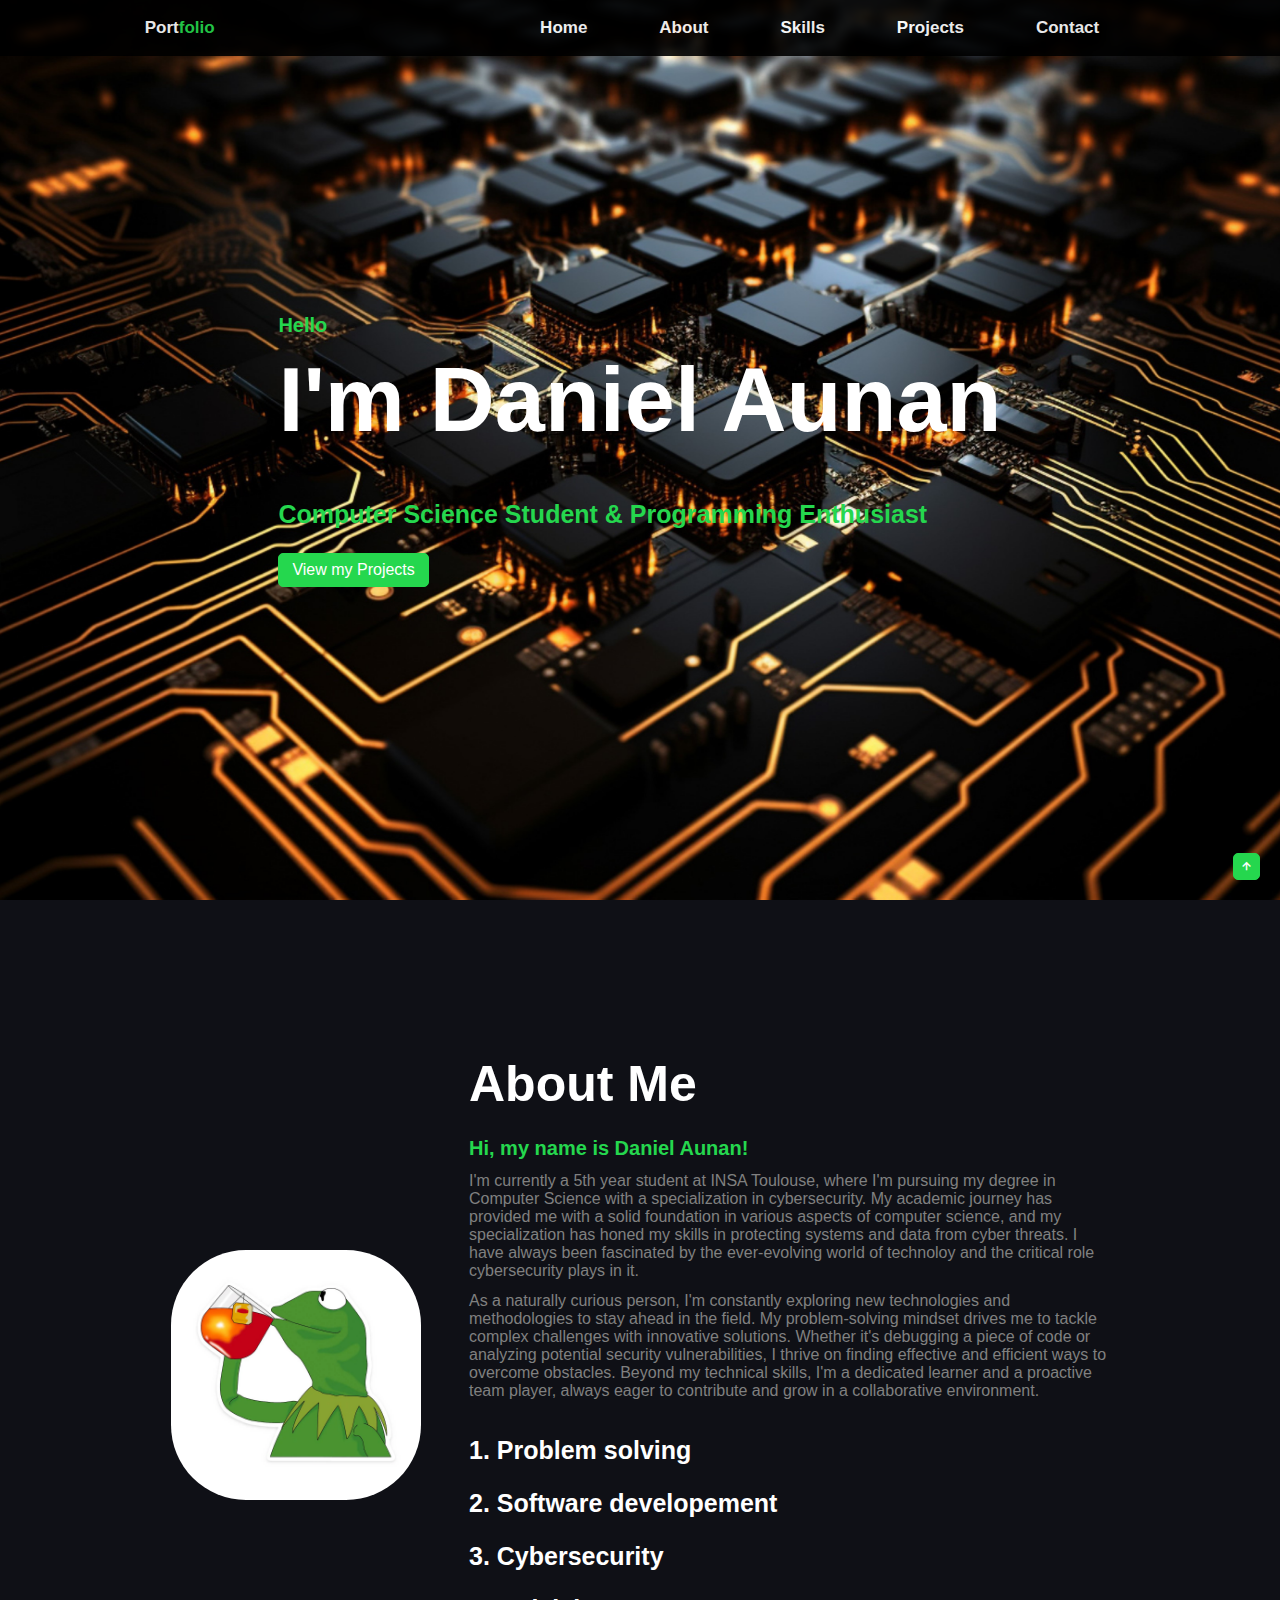
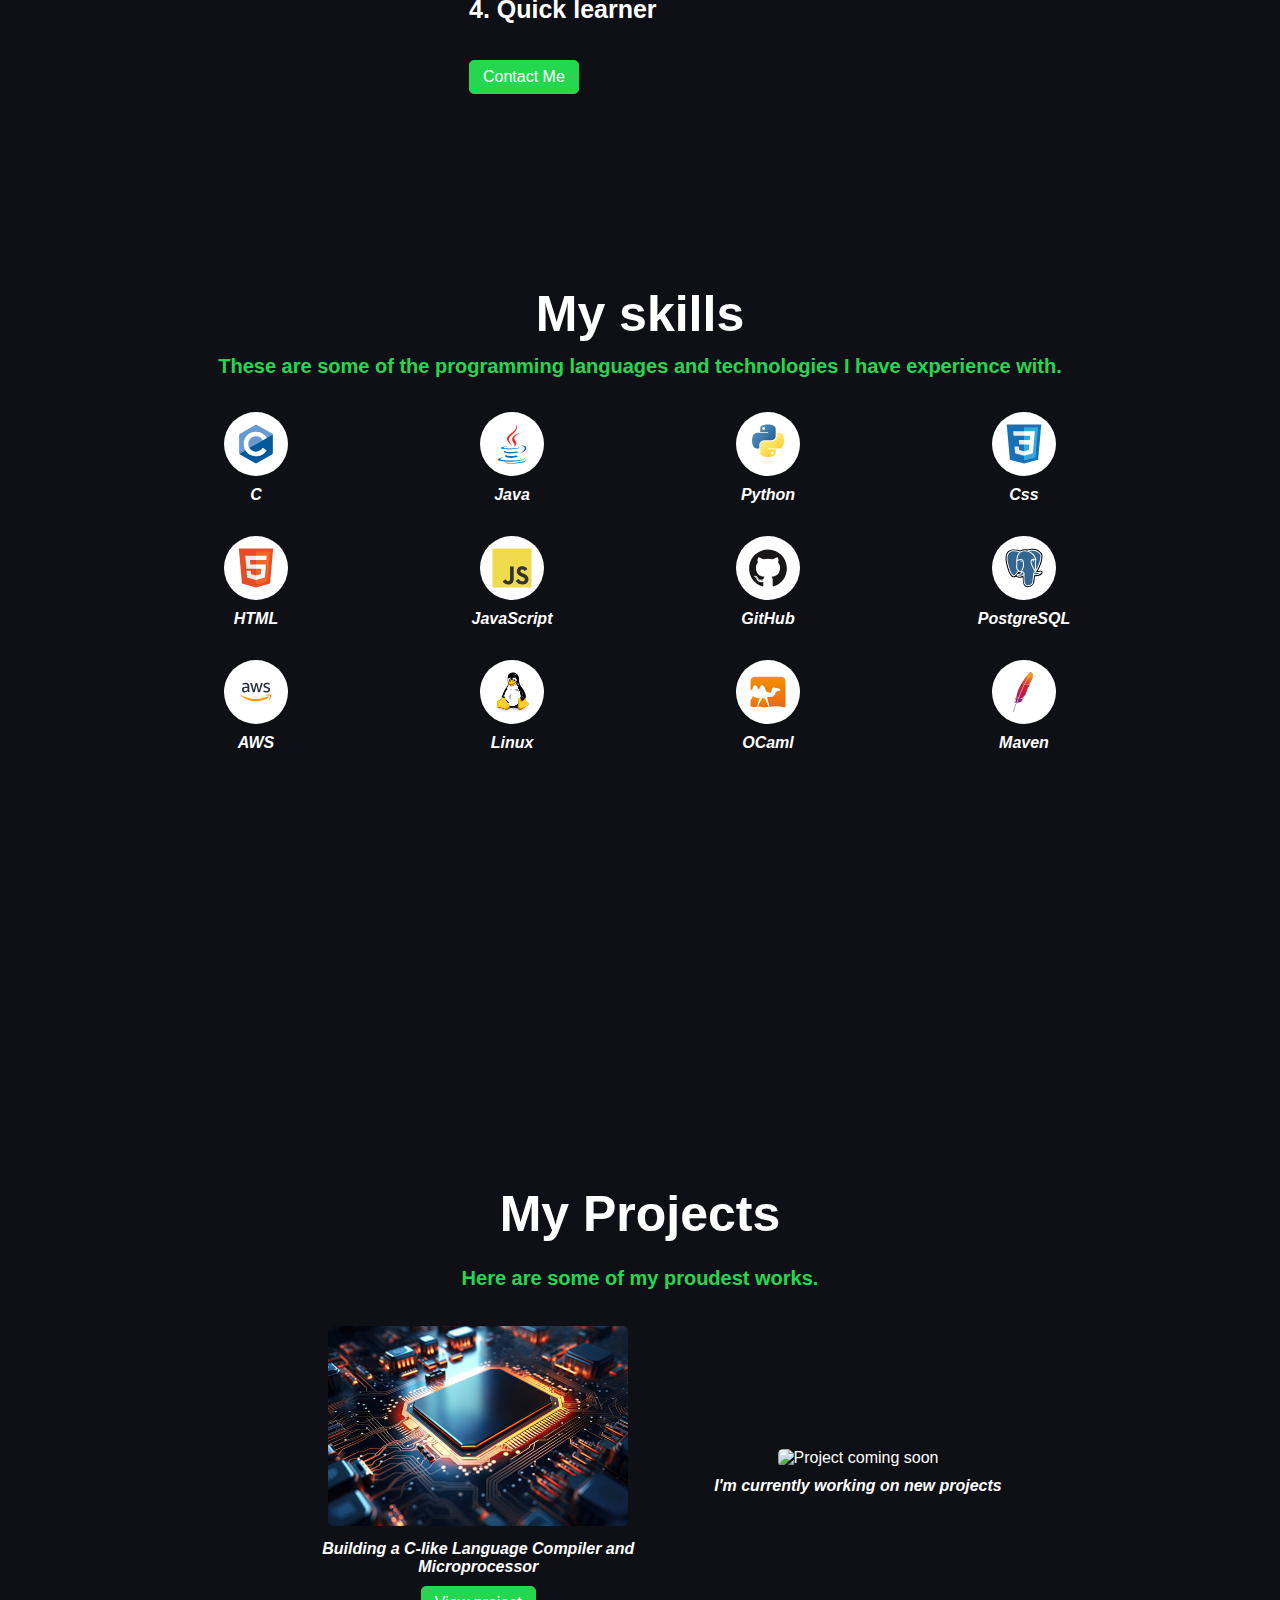
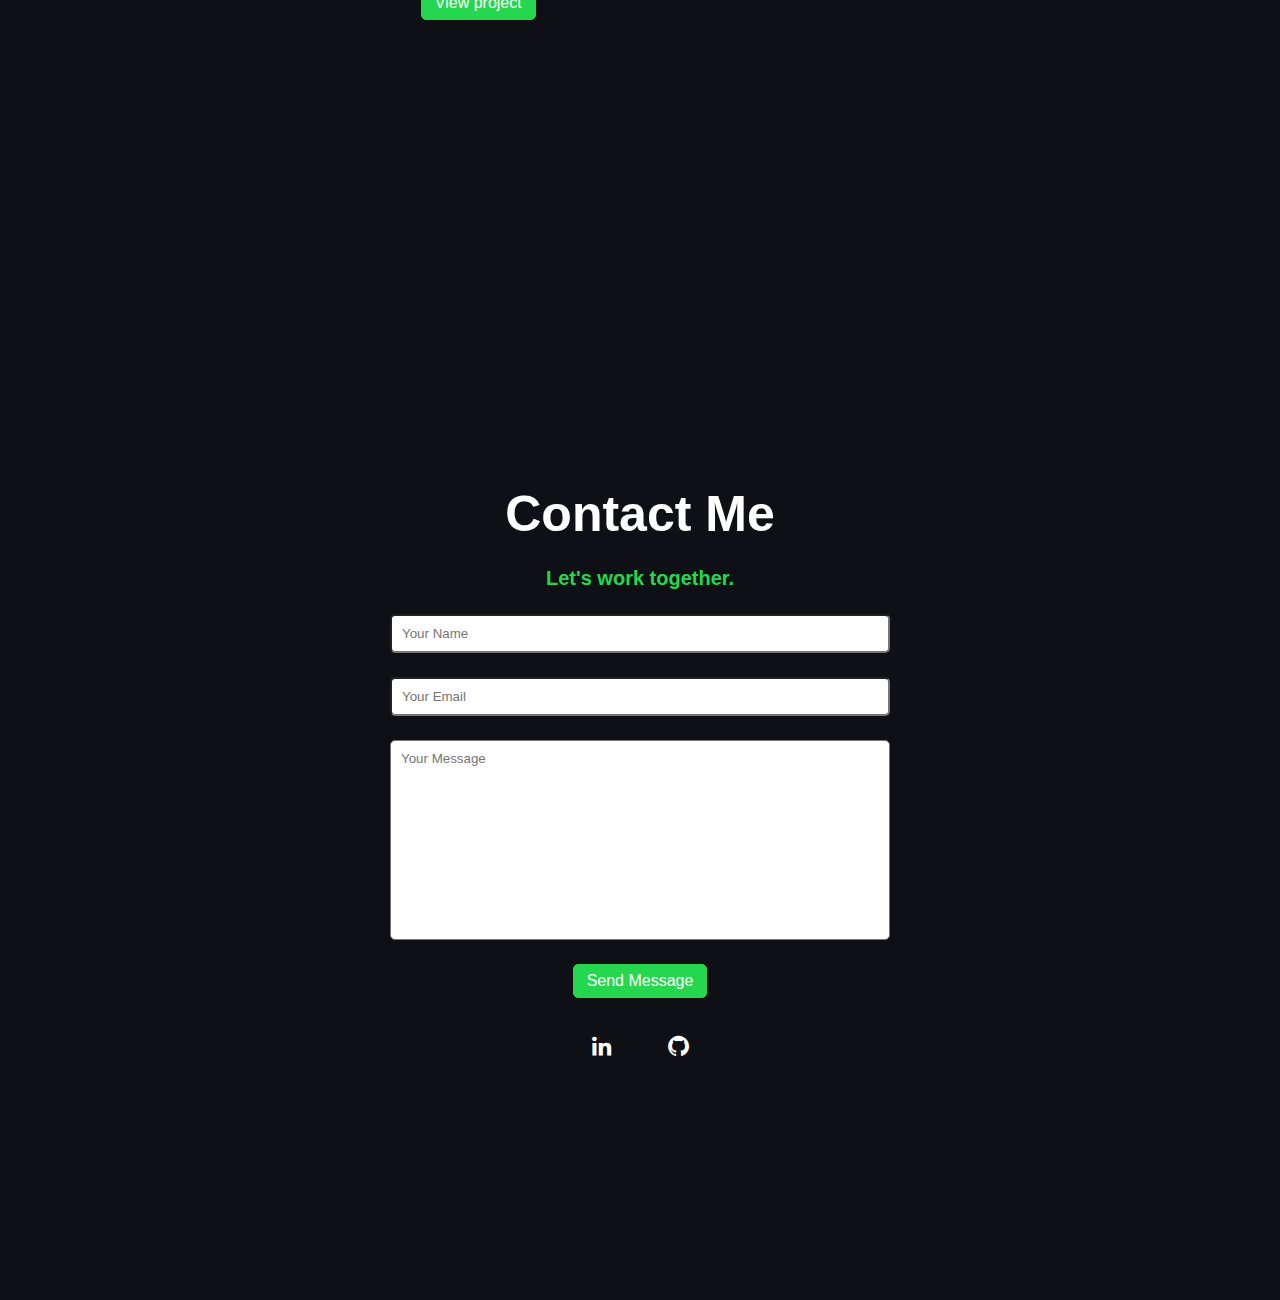
==== index.html @ 9bc323a0 "Changed background video with an image instead" ====
<!DOCTYPE html>
<html>
<head>
    <!-- Google tag (gtag.js) -->
    <script async src="https://www.googletagmanager.com/gtag/js?id=G-ZKQ09W5M62"></script>
    <script>
    window.dataLayer = window.dataLayer || [];
    function gtag(){dataLayer.push(arguments);}
    gtag('js', new Date());

    gtag('config', 'G-ZKQ09W5M62');
    </script>
    <!-- End of Google tag -->

    <title>Portfolio</title>
    <link rel="icon" type="image/webp" href="/images/favicon.webp">
    <meta name="viewport" content="width=device-width, initial-scale=1">
    <link rel="stylesheet" href="css/main.css">
    <link rel="stylesheet" href="css/min-width992.css">
    <link rel="stylesheet" href="css/min-width1200.css">

    <!-- Imports the boxicons stylesheet-->
    <link href='https://unpkg.com/boxicons@2.1.4/css/boxicons.min.css' rel='stylesheet'>

</head>

<body>
    <header>
        <div class="hotbar">
            <a href="#home" class="logo">Port<span>folio</span></a>
            <i class='bx bx-menu' onclick="toggleNavbar()"></i>
        </div>
        <nav id="navbar" onclick="toggleNavbar()">
            <a href="#home">Home</a>
            <a href="#about">About</a>
            <a href="#skills">Skills</a>
            <a href="#projects">Projects</a>
            <a href="#contact">Contact</a>
            <!-- Add more sections here-->
        </nav>
    </header>
    <section id="home">
        <img src="/images/img.jpg" alt="background image">
        <div class="home-text">
            <h4>Hello</h4>
            <h1>I'm Daniel Aunan</h1>
            <h3>Computer Science Student & Programming Enthusiast</h3>
            <a href="#projects" class="button">View my Projects</a>
        </div>
    </section>
    <section id="about">
        <img src="images/profile.webp" alt="Profile Picture">
        <div class="about-text">
            <h2>About Me</h2>
            <h4>Hi, my name is Daniel Aunan!</h4>
            <p>I'm currently a 5th year student at INSA Toulouse, where I'm pursuing my degree in Computer Science with a specialization in cybersecurity.
                My academic journey has provided me with a solid foundation in various aspects of computer science, and my specialization has honed my skills in protecting systems and data from cyber threats.
                I have always been fascinated by the ever-evolving world of technoloy and the critical role cybersecurity plays in it.
            </p>
            <p>As a naturally curious person, I'm constantly exploring new technologies and methodologies to stay ahead in the field.
                My problem-solving mindset drives me to tackle complex challenges with innovative solutions.
                Whether it's debugging a piece of code or analyzing potential security vulnerabilities, I thrive on finding effective and efficient ways to overcome obstacles.
                Beyond my technical skills, I'm a dedicated learner and a proactive team player, always eager to contribute and grow in a collaborative environment.
            </p>
            <div class="about-grid">
                <ol class="abilities">
                    <h3><li>Problem solving</li></h3>
                    <h3><li>Software developement</li></h3>
                    <h3><li>Cybersecurity</li></h3>
                    <h3><li>Quick learner</li></h3>
                </ol>
                <a href="#contact" class="button">Contact Me</a>
            </div>
        </div>
    </section>
    <section id="skills">
        <h2>My skills</h2>
        <h4>These are some of the programming languages and technologies I have experience with.</h4>
        <div class="skills-grid">
            <div class="skill">
                <div class="img-border">
                    <img src="images/c-logo.svg" alt="C programming language logo">
                </div>
                <h5>C</h5>
            </div>
            <div class="skill">
                <div class="img-border">
                    <img src="images/java-logo.svg" alt="Java programming language logo">
                </div>
                <h5>Java</h5>
            </div>
            <div class="skill">
                <div class="img-border">
                    <img src="images/python-logo.svg" alt="Python programming language logo">
                </div>
                <h5>Python</h5>
            </div>
            <div class="skill">
                <div class="img-border">
                    <img src="images/css-logo.svg" alt="Cascading style sheet logo">
                </div>
                <h5>Css</h5>
            </div>
            <div class="skill">
                <div class="img-border">
                    <img src="images/html-logo.svg" alt="HTML logo">
                </div>
                <h5>HTML</h5>
            </div>
            <div class="skill">
                <div class="img-border">
                    <img src="images/javascript-logo.svg" alt="JavaScript programming language logo">
                </div>
                <h5>JavaScript</h5>
            </div>
            <div class="skill">
                <div class="img-border">
                    <img src="images/github-logo.svg" alt="GitHub logo">
                </div>
                <h5>GitHub</h5>
            </div>
            <div class="skill">
                <div class="img-border">
                    <img src="images/postgresql-logo.svg" alt="PostgreSQL logo">
                </div>
                <h5>PostgreSQL</h5>
            </div>
            <div class="skill">
                <div class="img-border">
                    <img src="images/aws-logo.svg" alt="Amazon Web Services logo">
                </div>
                <h5>AWS</h5>
            </div>
            <div class="skill">
                <div class="img-border">
                    <img src="images/linux-logo.svg" alt="Linux logo">
                </div>
                <h5>Linux</h5>
            </div>
            <div class="skill">
                <div class="img-border">
                    <img src="images/ocaml-logo.svg" alt="OCaml programming language logo">
                </div>
                <h5>OCaml</h5>
            </div>
            <div class="skill">
                <div class="img-border">
                    <img src="images/maven-logo.svg" alt="Maven logo">
                </div>
                <h5>Maven</h5>
            </div>
        </div>
        </div>
    </section>
    <section id="projects">
        <div class="projects-content">
            <h2>My Projects</h2>
            <h4>Here are some of my proudest works.</h4>
            <div class="projects-container">
                <a href="projects/building-compiler-and-vhdl-microprocessor.html" class="project-card">
                    <img src="images/project1.jpg" alt="Project 1">
                    <h5>Building a C-like Language Compiler and Microprocessor</h5>
                    <button class="button">View project</button>
                </a>
                <a class="project-card">
                    <img src="" alt="Project coming soon">
                    <h5>I'm currently working on new projects</h5>
                </a>
            </div>
        </div>
    </section>

    <section id="contact">
        <div class="contact-content">
            <h2>Contact Me</h2>
            <h4>Let's work together.</h4>
            <form class="contact-form" action="https://formspree.io/f/moqgoold" method="post">
                <input type="text" name="name" placeholder="Your Name" required autocomplete="on">
                <input type="email" name="email" placeholder="Your Email" required autocomplete="on">
                <textarea name="message" placeholder="Your Message" required></textarea>
                <button class="button" type="submit">Send Message</button>
            </form>
            <div class="social-medias">
                <a href="https://linkedin.com/in/daniel-aunan/" target="_blank"><i class='bx bxl-linkedin'></i></a>
                <a href="https://github.com/DanAun" target="_blank"><i class='bx bxl-github'></i></a>
            </div>
        </div>
    </section>
    <!-- Add more sections here -->

    <!--To top -->
    <a href="#home" class="to-top">
        <i class='bx bx-up-arrow-alt'></i>
    </a>

    <!-- Imports the javascript main file -->
    <script src="javascript/main.js"></script>
</body>
</html>
---- css/main.css ----
/* Small devices (portrait tablets and large phones, 600px and up) */
/* Defining some variables to be used in the styles */
:root {
    --bg-color: #0f1016;
    --text-color: white;
    --main-color: #25d74e;
    --second-color: gray;
    --h1-font: 60px;
    --h2-font: 40px;
    --h3-font: 20px;
    --h4-font: 17px;
    --h5-font: 13px;
    --p-font: 13px;
    --border-radius: 5px;
    --spacing-unit: 10px;
    --nav-font: 22px;
    --skill-img-size: 40px;
}


/* General styles */
* {
    box-sizing: border-box;
    font-family: Arial, Helvetica, sans-serif;
    color: var(--text-color);
    padding: 0;
    margin: 0;
    scroll-behavior: smooth;
}

h1 {
    font-size: var(--h1-font);
    margin-bottom: calc(4*var(--spacing-unit));
}

h2 {
    font-size: var(--h2-font);
    margin-bottom: calc(2*var(--spacing-unit));
}

h3 {
    font-size: var(--h3-font);
    margin-bottom: calc(2*var(--spacing-unit));
    color: var(--main-color);
}

h4 {
    font-size: var(--h4-font);
    margin-bottom: var(--spacing-unit);
    color: var(--main-color);
}

h5 {
    font-size: var(--h5-font);
    margin-bottom: var(--spacing-unit);
}

p {
    font-size: var(--p-font);
    margin-bottom: var(--spacing-unit);
    color: var(--second-color);
}

body {
    background-color: var(--bg-color);
}

header {
    position: fixed;
    width: 100%;
    background-color: black;
    opacity: 0.9;
    font-size: var(--nav-font);
    font-weight: bold;

    .hotbar {
        display: flex;
        justify-content: space-between;
        align-items: center;

        .bx-menu {
            cursor: pointer;
        }

        .logo, .bx-menu {
            margin: var(--spacing-unit) calc(2 * var(--spacing-unit));
        }

        .logo {
            text-decoration: none;

            span {
                color: var(--main-color);
            }
        }
    }

    #navbar{
        display: none;
        list-style-type: none;
    
        a {
            display: block;
            padding: var(--spacing-unit) calc(2 * var(--spacing-unit));
            text-decoration: none;
            width: 100%;
        }
    
        a:hover {
            background-color: var(--main-color);
        }
    }
}

#home {
    display: flex;
    justify-content: center;
    align-items: center;
    min-height: 100vh;
    width: 100%;

    img {
        position: absolute;
        left: 0;
        top: 0;
        width: 100%;
        height: 100%;
        object-fit: cover;
        object-position: top;/* Crop from the bottom */
        z-index: -1;
    }

    .home-text {
        margin: calc(5*var(--spacing-unit));
    }
}

#about {
    overflow: auto;
    min-height: 100vh;
    width: 100%;
    background-color: var(--bg-color);

    img {
        display: block;
        max-width: 200px;
        max-height: 200px;
        border-radius: 30%;
        margin: calc(5*var(--nav-font)) auto calc(3*var(--spacing-unit));
    }

    .about-text{
        max-width: 70%;
        margin: auto;

        .abilities{
            list-style-position: inside;
            margin: calc(3*var(--spacing-unit)) auto;
            h3 {
                color: var(--text-color);
            }
        }
    }
}

#skills {
    overflow: auto;
    min-height: 100vh;
    width: 100%;
    background-color: var(--bg-color);
    text-align: center;

    h2 {
        margin: calc(5*var(--nav-font)) auto var(--spacing-unit);
    }

    h4 {
        margin-left: 10%;
        margin-right: 10%;
    }

    .skills-grid {
        display: grid;
        grid-template-columns: repeat(2, 1fr);
        margin: calc(2*var(--spacing-unit)) 10% 0;

        .skill {
            border-radius: 5px;
            margin: 10px auto;
            transition: all .40s ease;
        }

        /* Creates the line to show when a skill is hovered */
        .skill::after {
            content: '';
            display: block;
            width: 0;
            height: 4px;
            margin: 8px auto 0;
            border-radius: 2px;
            background: var(--main-color);
            transition: width 0.4s ease;
        }

        .skill:hover {
            transform: translateY(-10px);
        }

        /* Shows the line when the skill is hovered */
        .skill:hover::after {
            width: 70%;
        }

        h5 {
            margin: 10px auto 0;
            font-style: italic;
            text-align: center;
        }

        .img-border {
            width: calc(1.6*var(--skill-img-size));
            height: calc(1.6*var(--skill-img-size));
            margin: auto;
            border-radius: 50%;
            background-color: white;
        }

        img {
            width: var(--skill-img-size);
            height: var(--skill-img-size);
            /* Centers image by calculating margin based on img-border size */
            margin: calc(0.3*var(--skill-img-size)) auto;
        }
    }
}

#projects {
    overflow: auto;
    min-height: 100vh;
    width: 100%;
    background-color: var(--bg-color);

    .projects-content {
        margin: calc(5*var(--nav-font)) auto auto;
        text-align: center;
        max-width: 70%;
        .projects-container {
            display: flex;
            justify-content: center;
            align-items: center;
            flex-wrap: wrap;
            gap: calc(3*var(--spacing-unit));
            margin: calc(3*var(--spacing-unit)) auto;

            .project-card {
                max-width: 400px;
                transition: all .40s ease;
                text-decoration: none;
                border-radius: var(--border-radius);

                img {
                    width: 300px;
                    height: 200px;
                    object-fit: contain;
                    border-radius: var(--border-radius);
                }

                h5 {
                    margin: 10px auto;
                    font-style: italic;
                }
                
                &:hover {
                    transform: translateY(-10px);
                }

                /* Creates the line to show when a skill is hovered */
                &::after {
                    content: '';
                    display: block;
                    width: 0;
                    height: 4px;
                    margin: 8px auto 0;
                    border-radius: 2px;
                    background: var(--main-color);
                    transition: width 0.4s ease;
                }

                    /* Shows the line when the skill is hovered */
                &:hover::after {
                    width: 70%;
                }

            }
        }
    }
}

#contact {
    overflow: auto;
    min-height: 100vh;
    width: 100%;
    background-color: var(--bg-color);

    .contact-content {
        margin: calc(5*var(--nav-font)) auto;
        text-align: center;
        max-width: 70%;

        .contact-form {
            margin: auto;
            input, textarea{
                display: block;
                margin: calc(2*var(--spacing-unit)) auto;
                border-radius: var(--border-radius);
                padding: 10px;
                width: min(100%, 500px);
                color: black;
                resize: none;
            }

            textarea {
                height: 200px;
            }
        }

        .social-medias {
            margin: calc(3*var(--spacing-unit)) auto;

            a {
                font-size: var(--h3-font);
                margin: 0 calc(2*var(--spacing-unit));
                color: var(--main-color);
            }
        }
    }
}

.button {
    display: inline-block;
    text-decoration: none;
	padding: 7px 13px;
	border-radius: var(--border-radius);
	font-size: var(--h5-font);
	background: var(--main-color);
	color: var(--text-color);
	border: 1px solid var(--main-color);
	transition: all .40s ease;
    cursor: pointer;

    &:hover {
        background-color: transparent;
        color: var(--main-color);
    }
}

.to-top{
	position: fixed;
	bottom: 20px;
	right: 20px;
    color: var(--text-color);
    background: var(--main-color);
    border: 1px solid var(--main-color);
    padding: 5px;
    border-radius: 5px;
    text-decoration: none;
    
    .bx-up-arrow-alt {
        display: block;
        font-size: 15px;
    }
    &:hover {
        background-color: transparent;
    }
}
---- css/min-width992.css ----
/* Large devices (laptops/desktops, 992px and up) */
@media only screen and (min-width: 992px) {
    :root {
        --h1-font: 90px;
        --h2-font: 50px;
        --h3-font: 25px;
        --h4-font: 20px;
        --h5-font: 16px;
        --p-font: 16px;
        --spacing-unit: 12px;
        --nav-font: 17px;
    }

    header {
        display: flex;
        justify-content: space-around;
        align-items: center;

        .hotbar .logo {
            margin: var(--spacing-unit) 0;
        }

        .hotbar .bx-menu {
            display: none;
        }

        #navbar {
            display: flex;
            a {
                margin: var(--spacing-unit) calc(2 * var(--spacing-unit));
                text-align: center;
                padding: calc(0.5 * var(--spacing-unit)) var(--spacing-unit);
                border-radius: var(--border-radius);
            }
        }
    }
    
    #skills .skills-grid {
        grid-template-columns: repeat(3, 1fr);
    }
}
---- css/min-width1200.css ----
/* Extra large devices (large laptops and desktops, 1200px and up) */
@media only screen and (min-width: 1200px) {
    :root {
        --h1-font: 90px;
        --h2-font: 50px;
        --h3-font: 25px;
        --h4-font: 20px;
        --h5-font: 16px;
        --p-font: 16px;
        --spacing-unit: 12px;
        --nav-font: 17px;
    }

    #about {
        display: flex;
        justify-content: center;
        align-items: center;

        img {
            max-width: 250px;
            max-height: 250px;
            margin-right: calc(4*var(--spacing-unit));
        }
        .about-text {
            width: 50%;
            margin: calc(5*var(--nav-font)) auto calc(3*var(--spacing-unit)) 0;
        }
    }

    #skills .skills-grid {
        grid-template-columns: repeat(4, 1fr);
    }
}
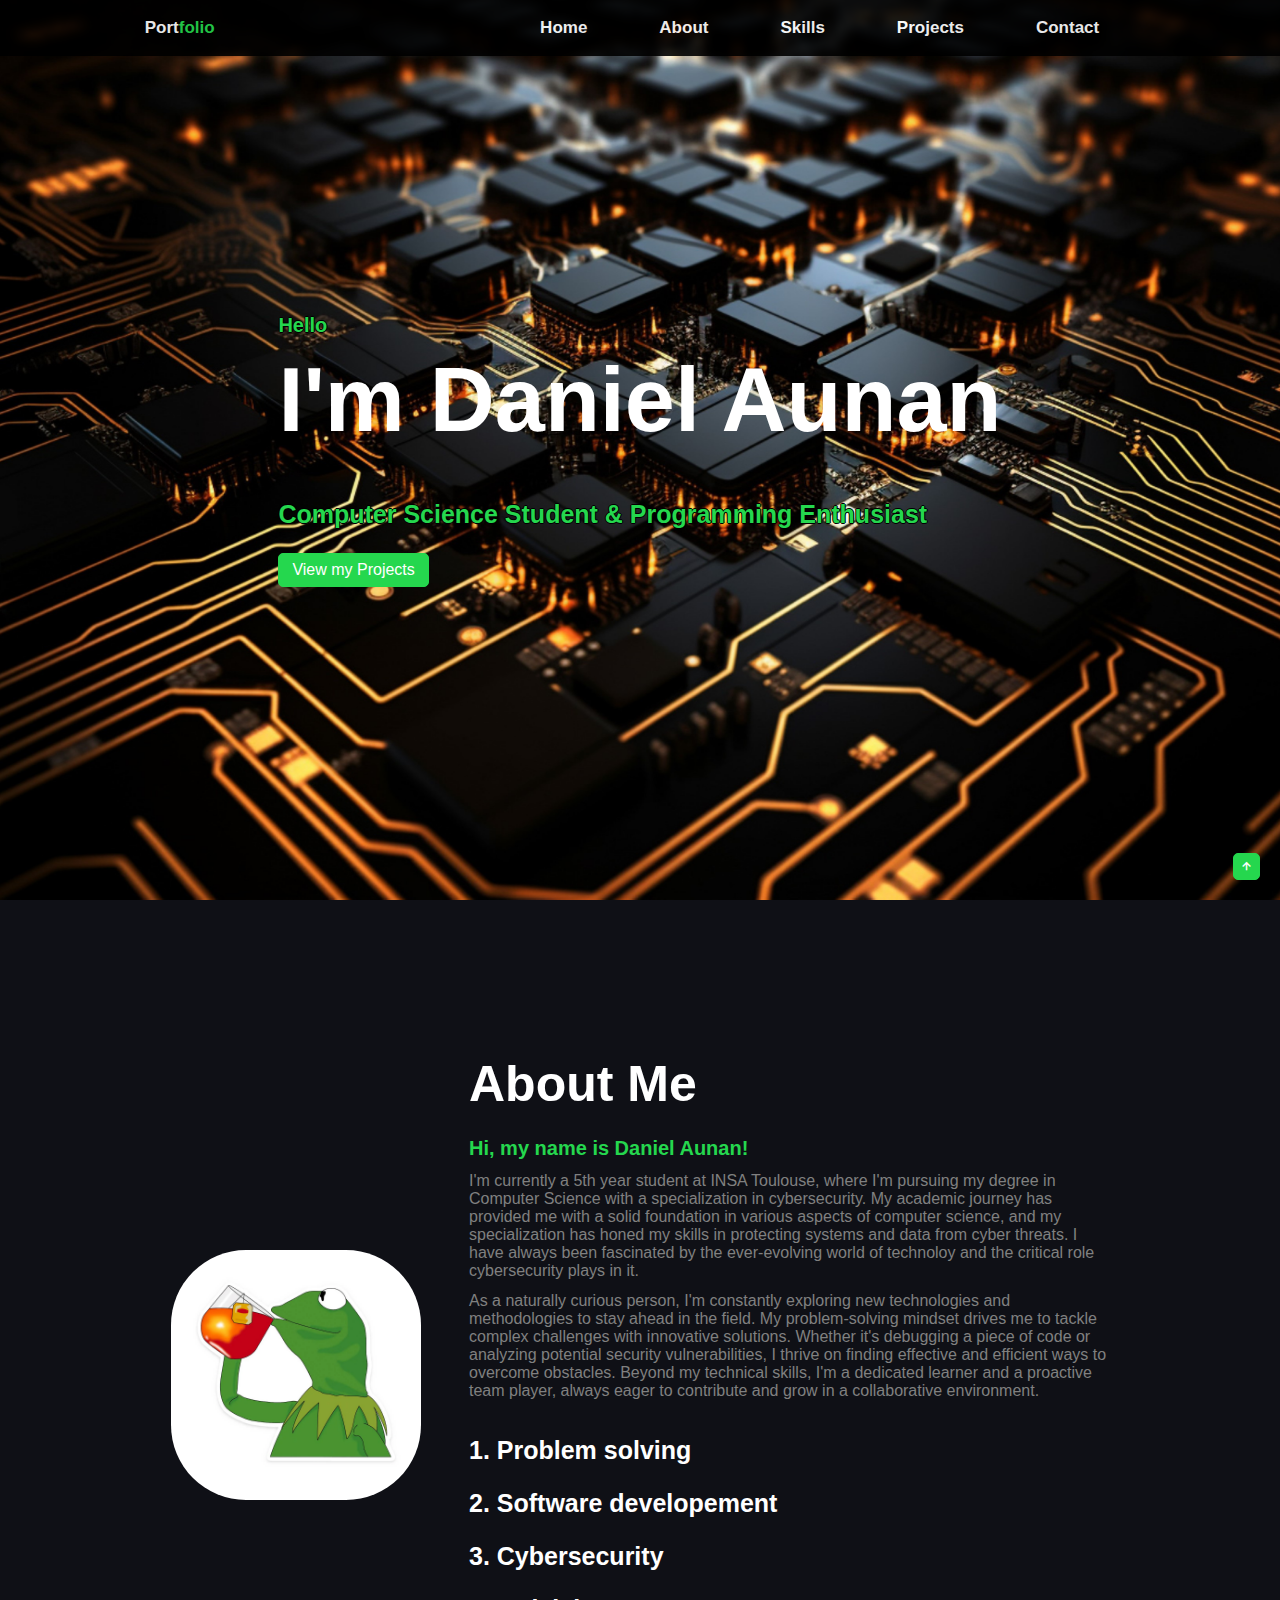
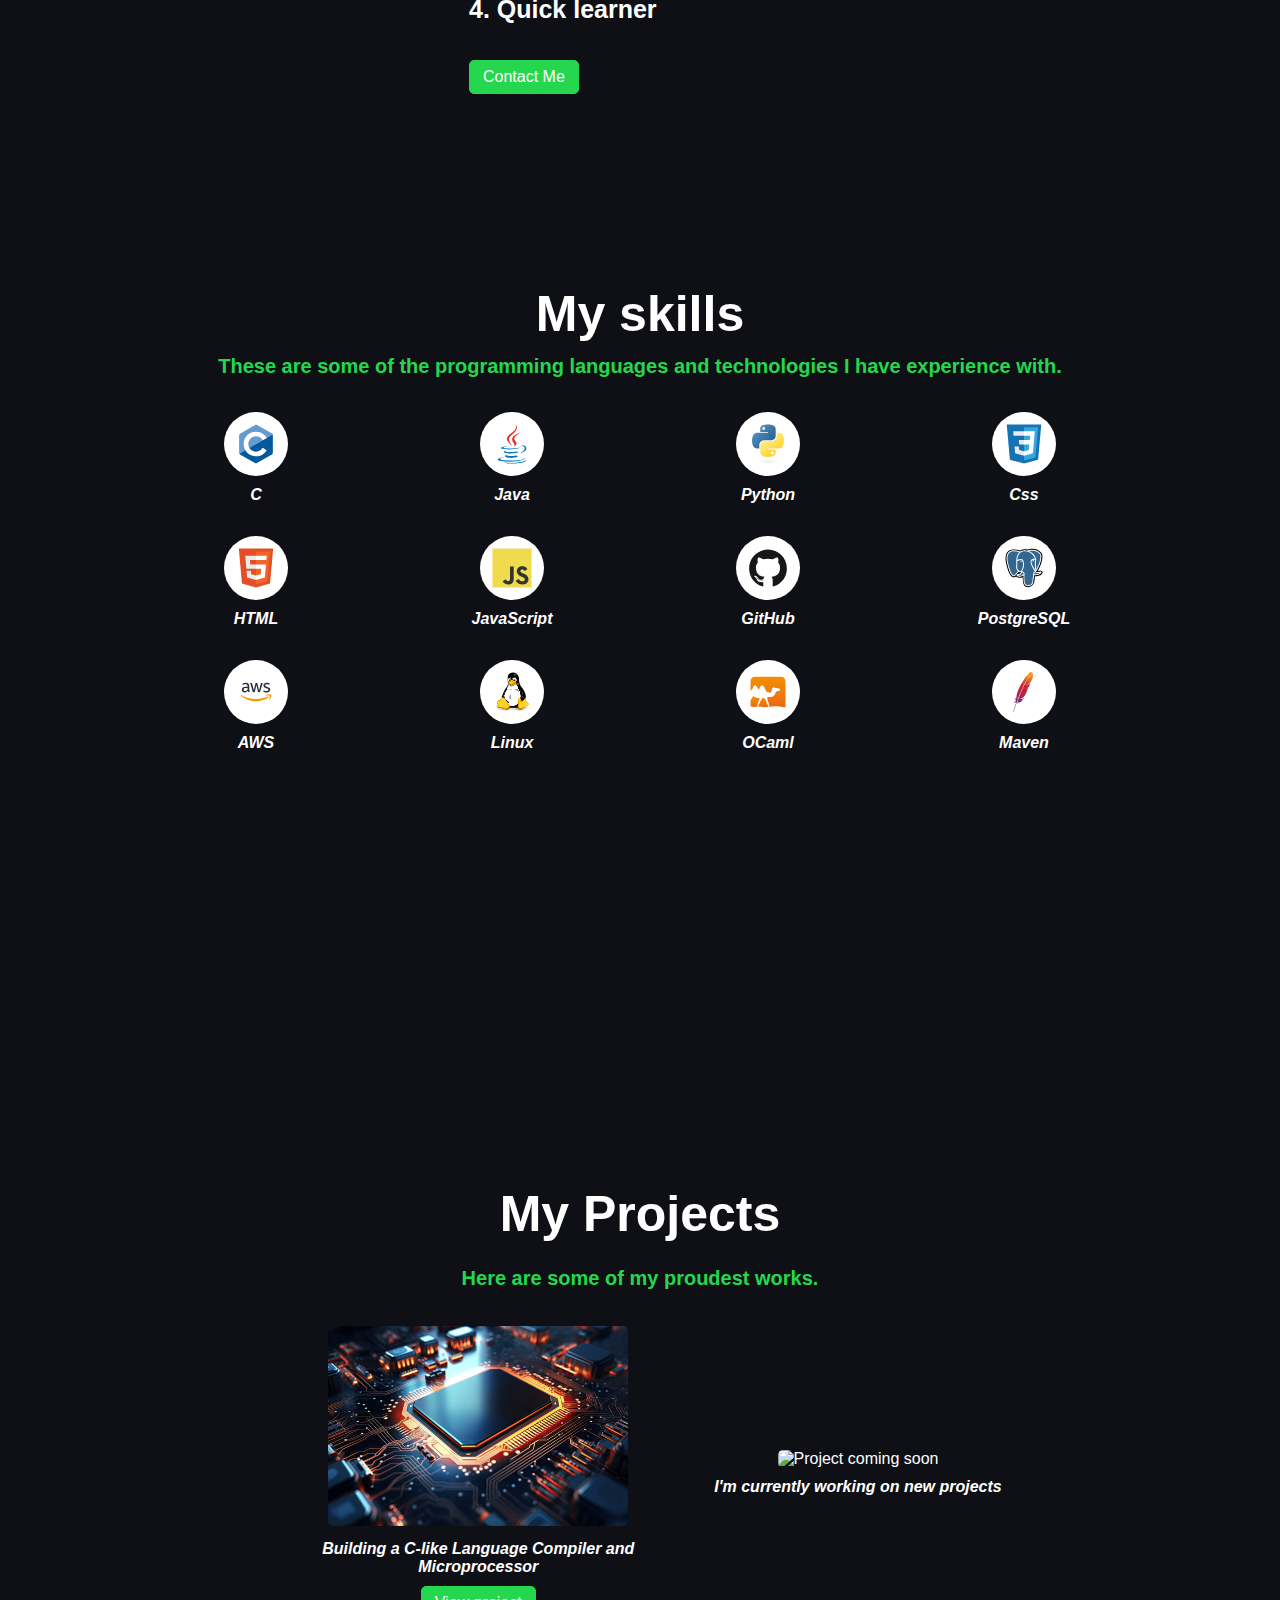
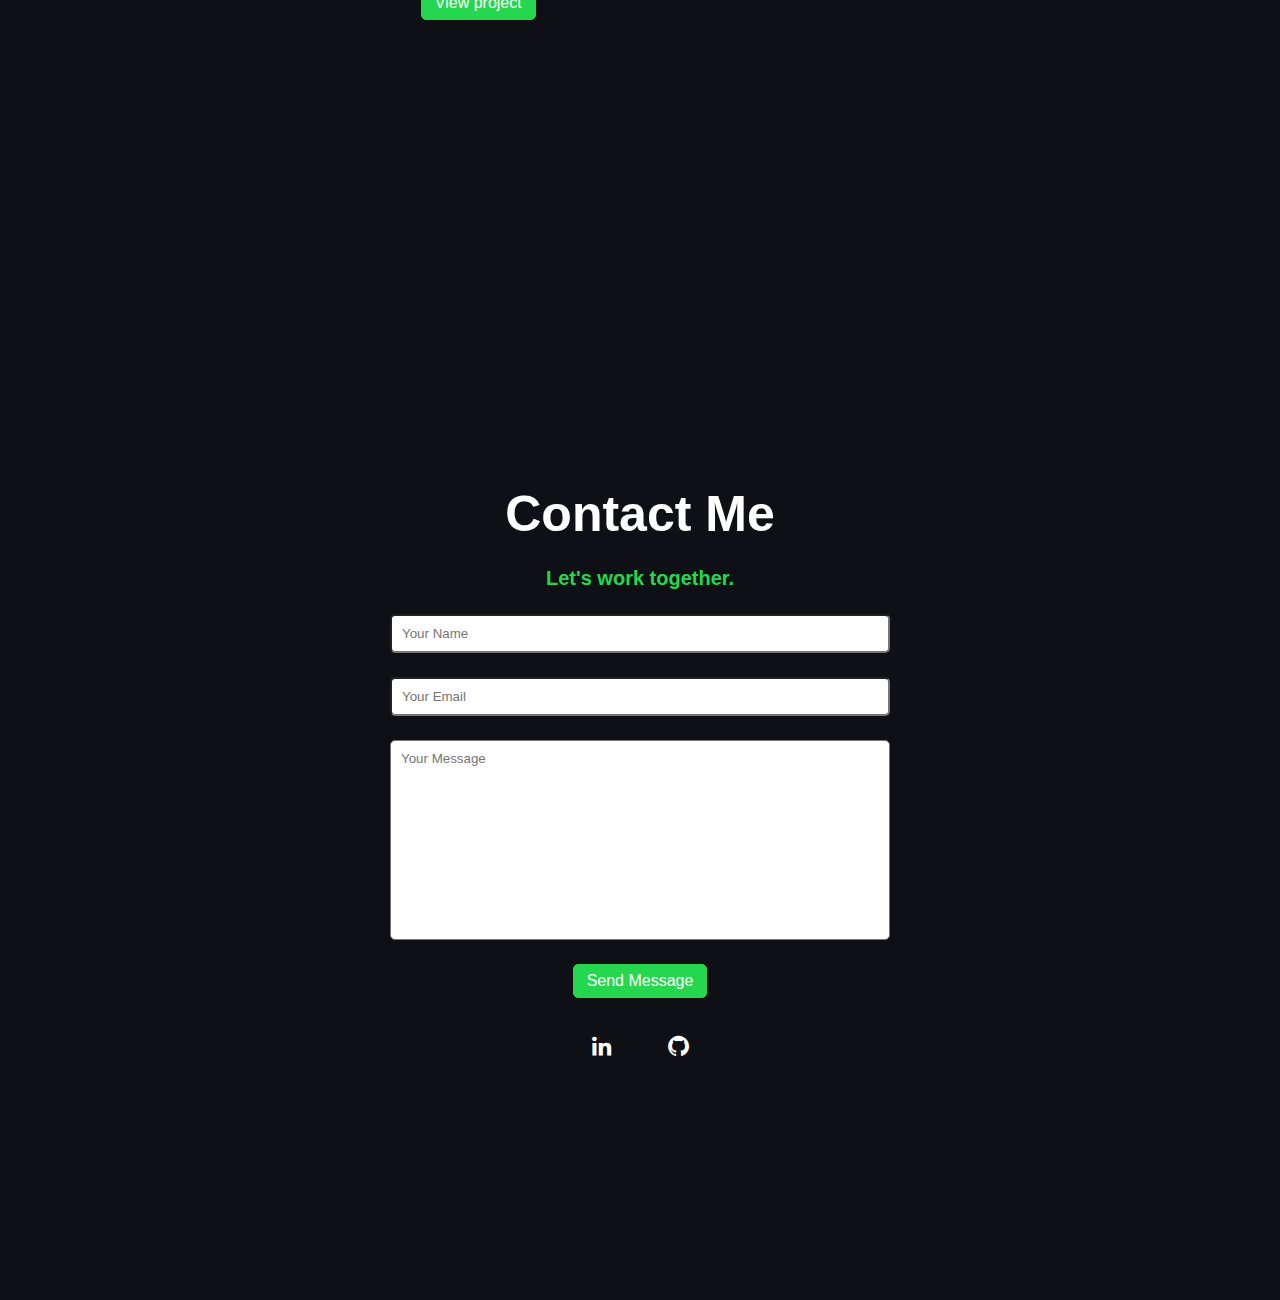
==== commit ff8c9b6d: "updated" ====
--- a/index.html
+++ b/index.html
@@ -7,7 +7,6 @@
     window.dataLayer = window.dataLayer || [];
     function gtag(){dataLayer.push(arguments);}
     gtag('js', new Date());
-
     gtag('config', 'G-ZKQ09W5M62');
     </script>
     <!-- End of Google tag -->
--- a/css/main.css
+++ b/css/main.css
@@ -132,6 +132,10 @@
 
     .home-text {
         margin: calc(5*var(--spacing-unit));
+
+        h3, h4 {
+            text-shadow: -1px 0 black, 0 1px black, 1px 0 black, 0 -1px black;
+        }
     }
 }
 
@@ -280,7 +284,7 @@
                     display: block;
                     width: 0;
                     height: 4px;
-                    margin: 8px auto 0;
+                    margin: 20px auto 0;
                     border-radius: 2px;
                     background: var(--main-color);
                     transition: width 0.4s ease;
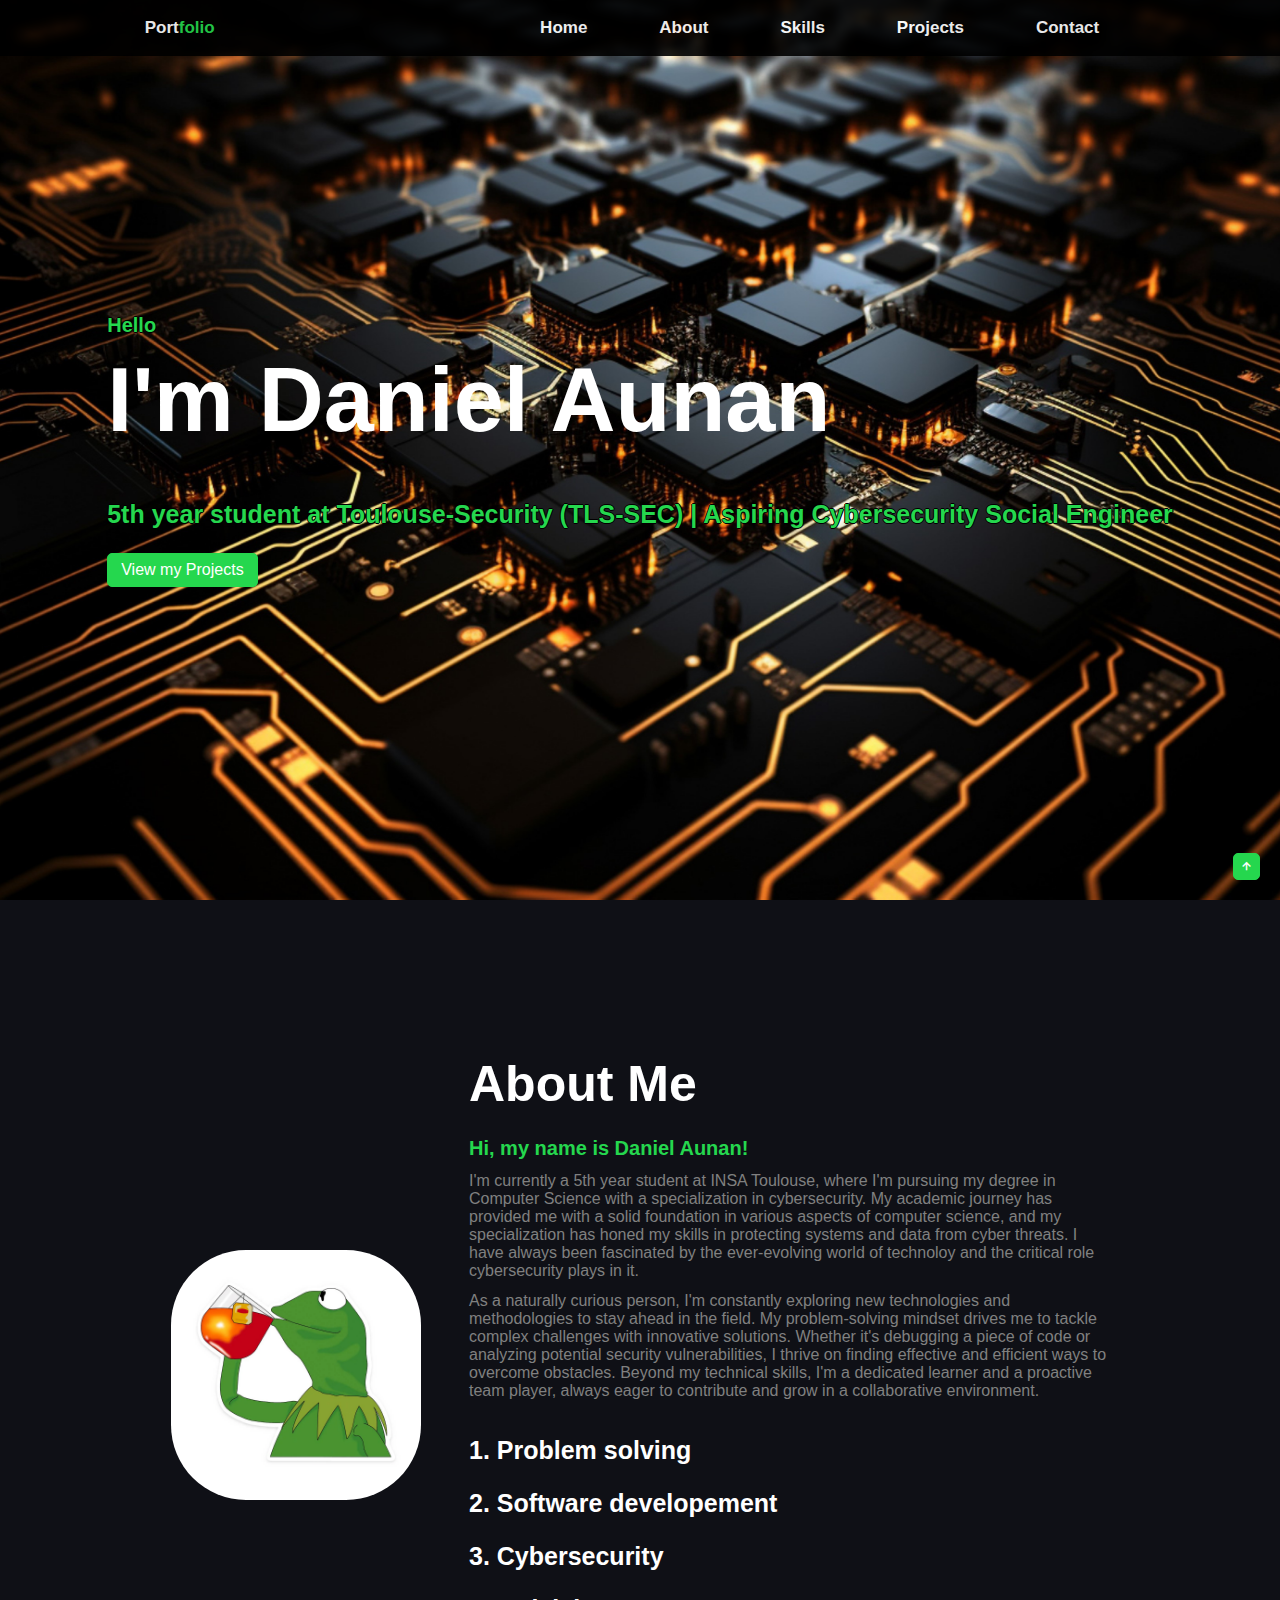
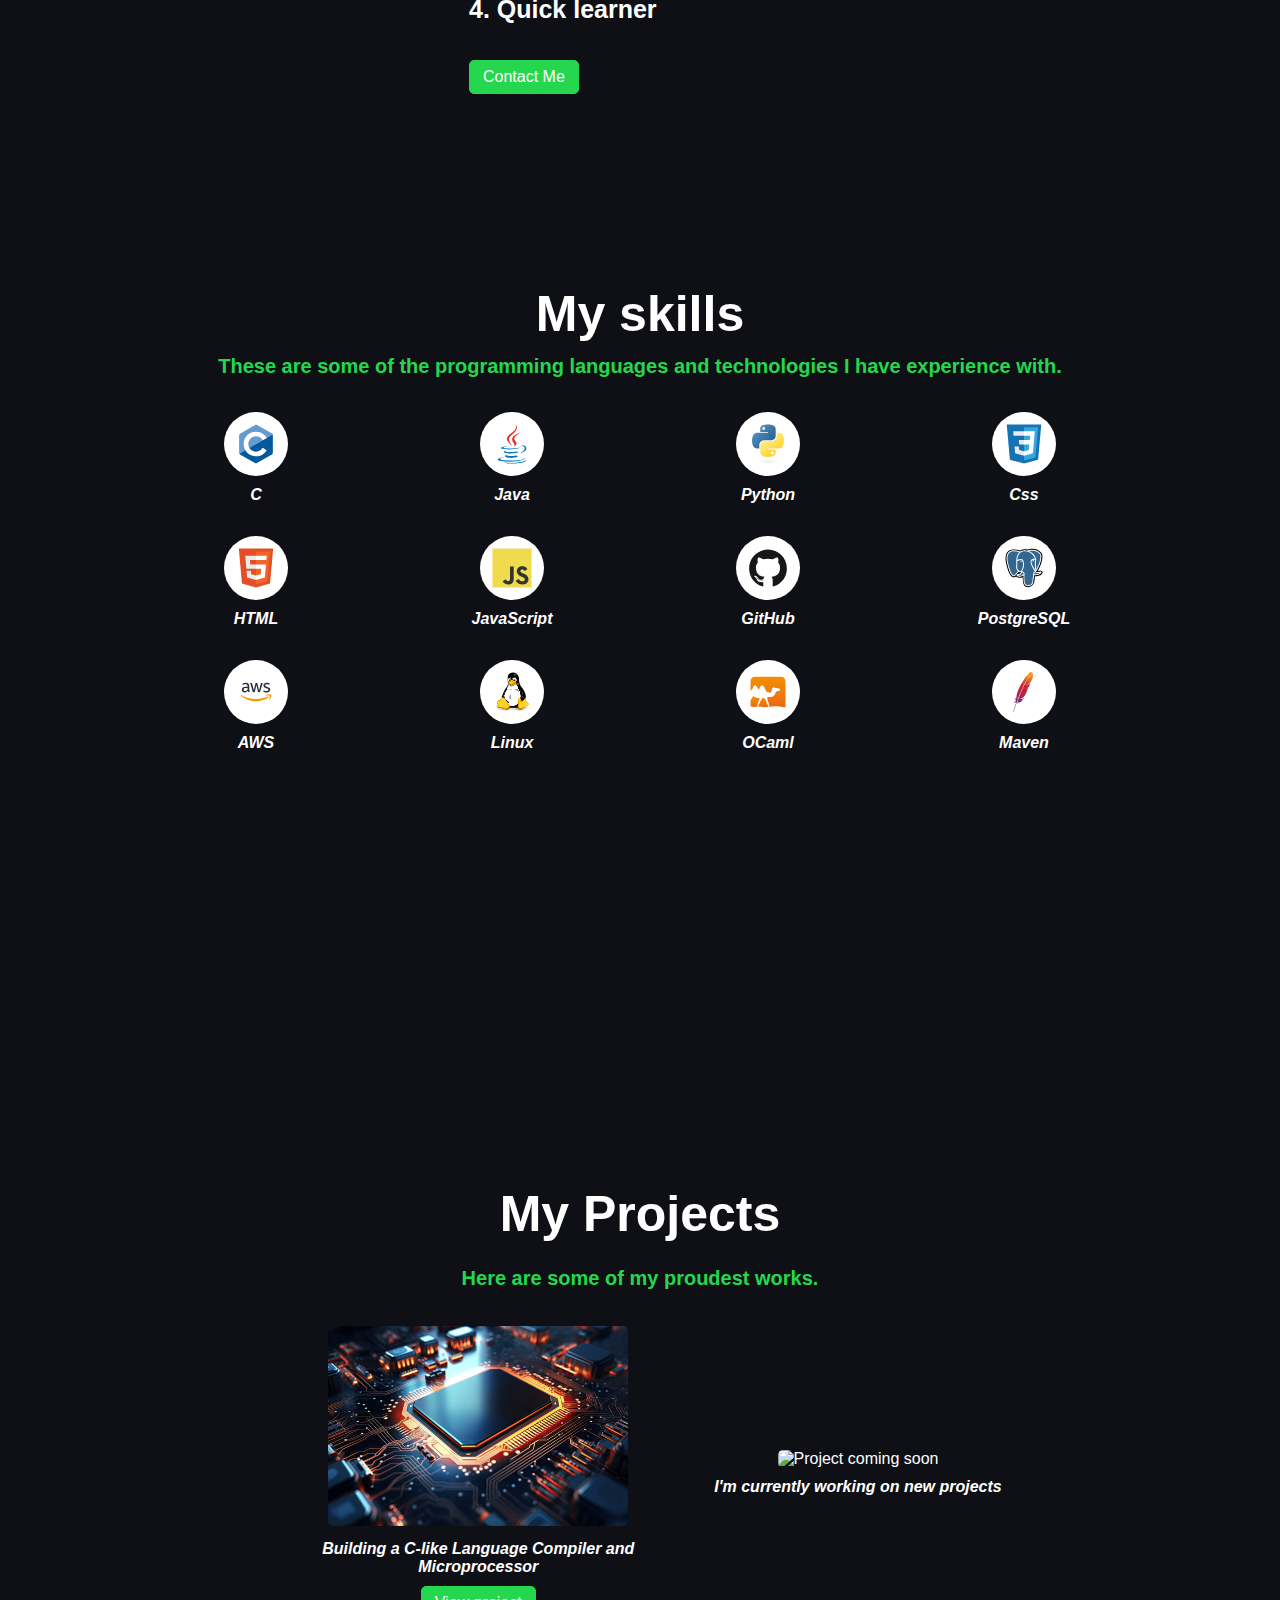
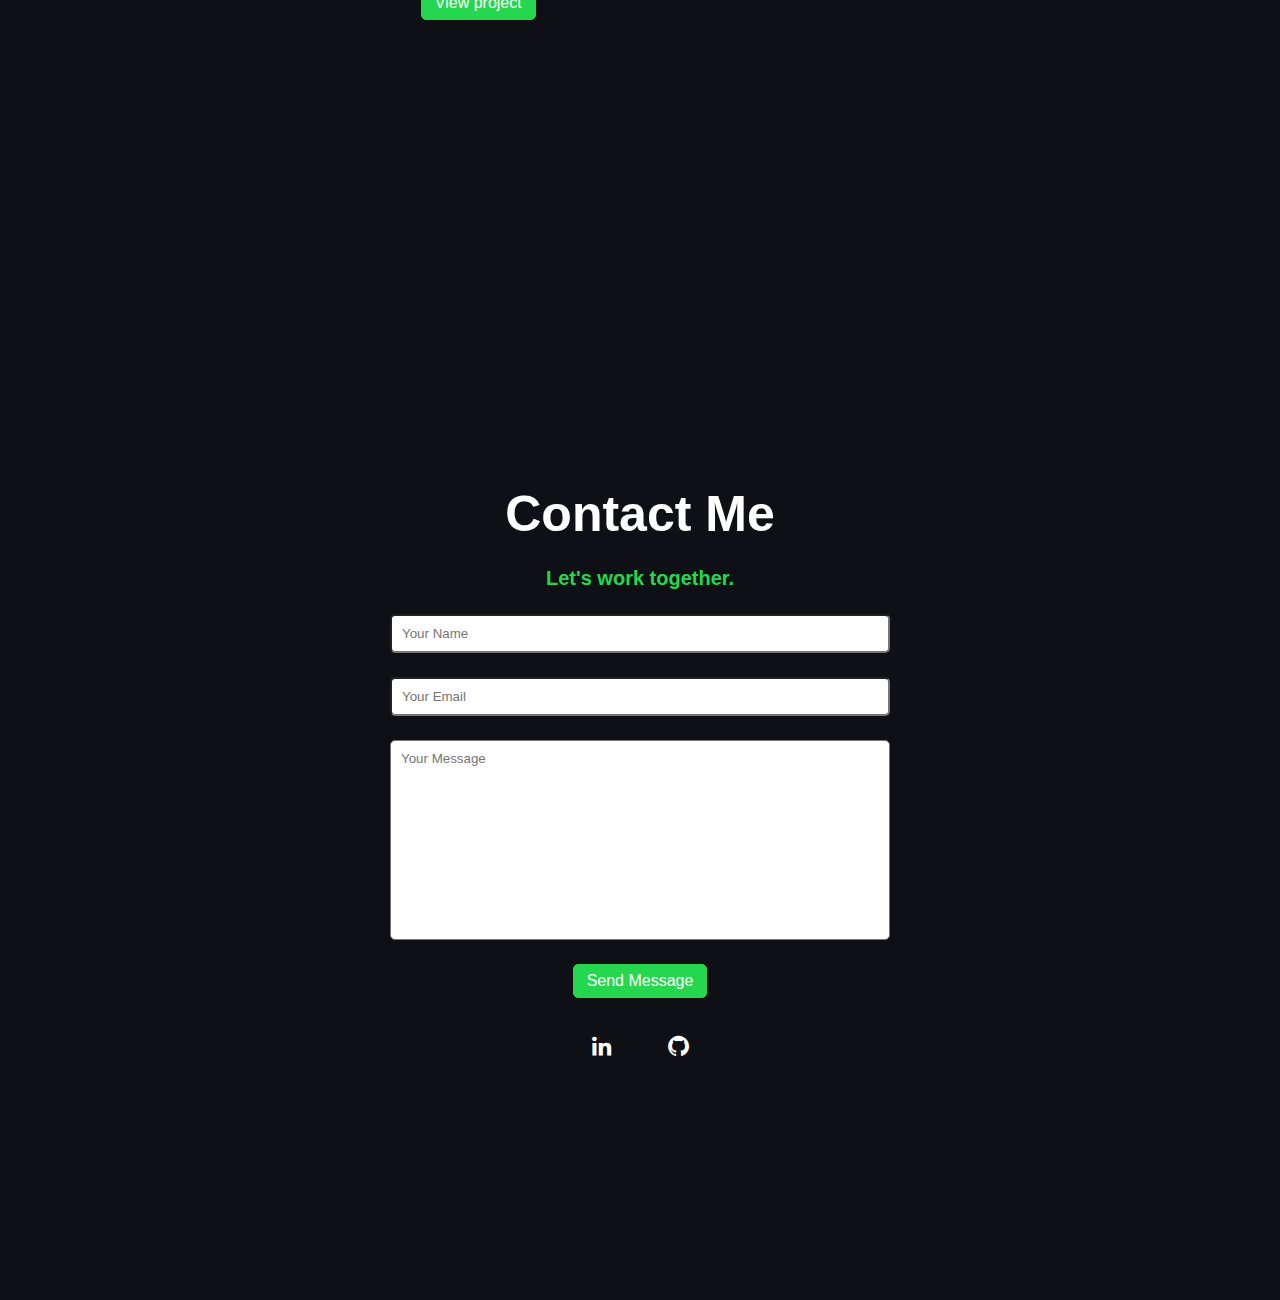
==== commit 7e9be51d: "Changed subtitle" ====
--- a/index.html
+++ b/index.html
@@ -43,7 +43,7 @@
         <div class="home-text">
             <h4>Hello</h4>
             <h1>I'm Daniel Aunan</h1>
-            <h3>Computer Science Student & Programming Enthusiast</h3>
+            <h3>5th year student at Toulouse-Security (TLS-SEC) | Aspiring Cybersecurity Social Engineer</h3>
             <a href="#projects" class="button">View my Projects</a>
         </div>
     </section>
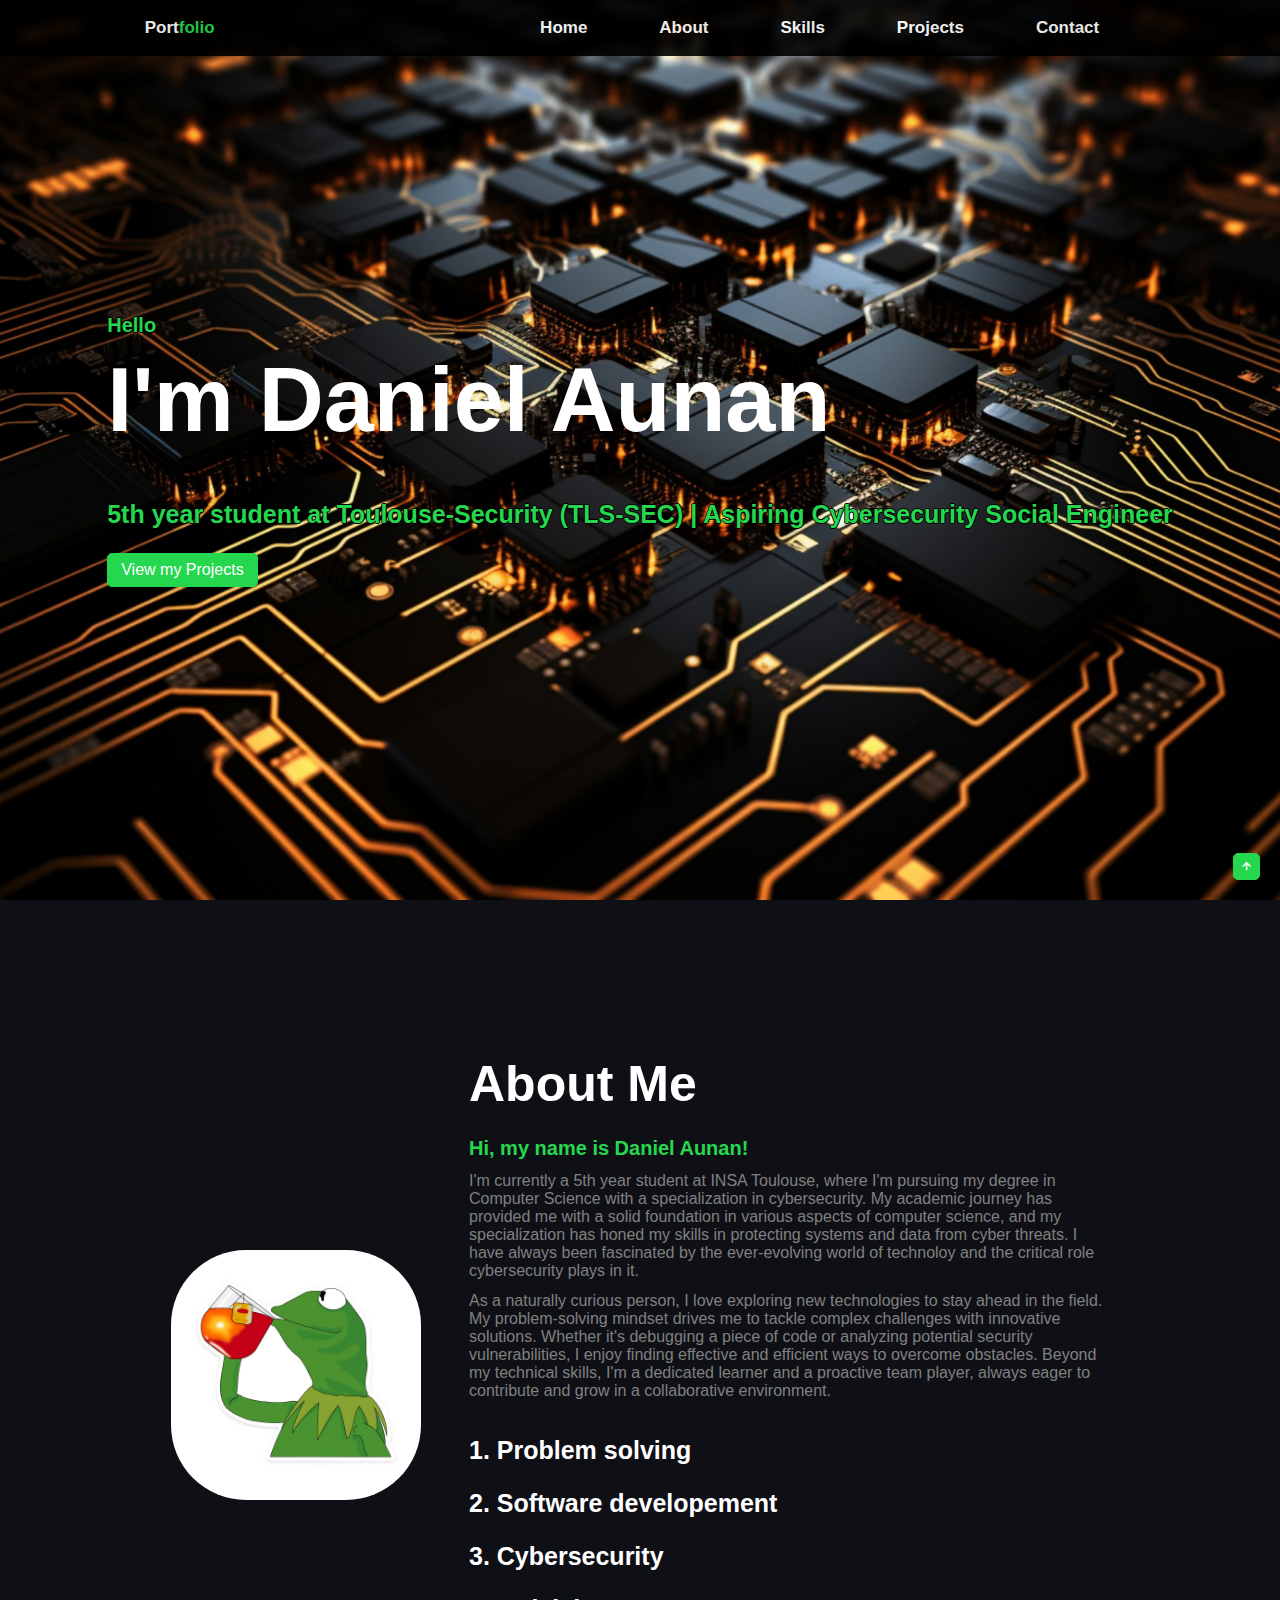
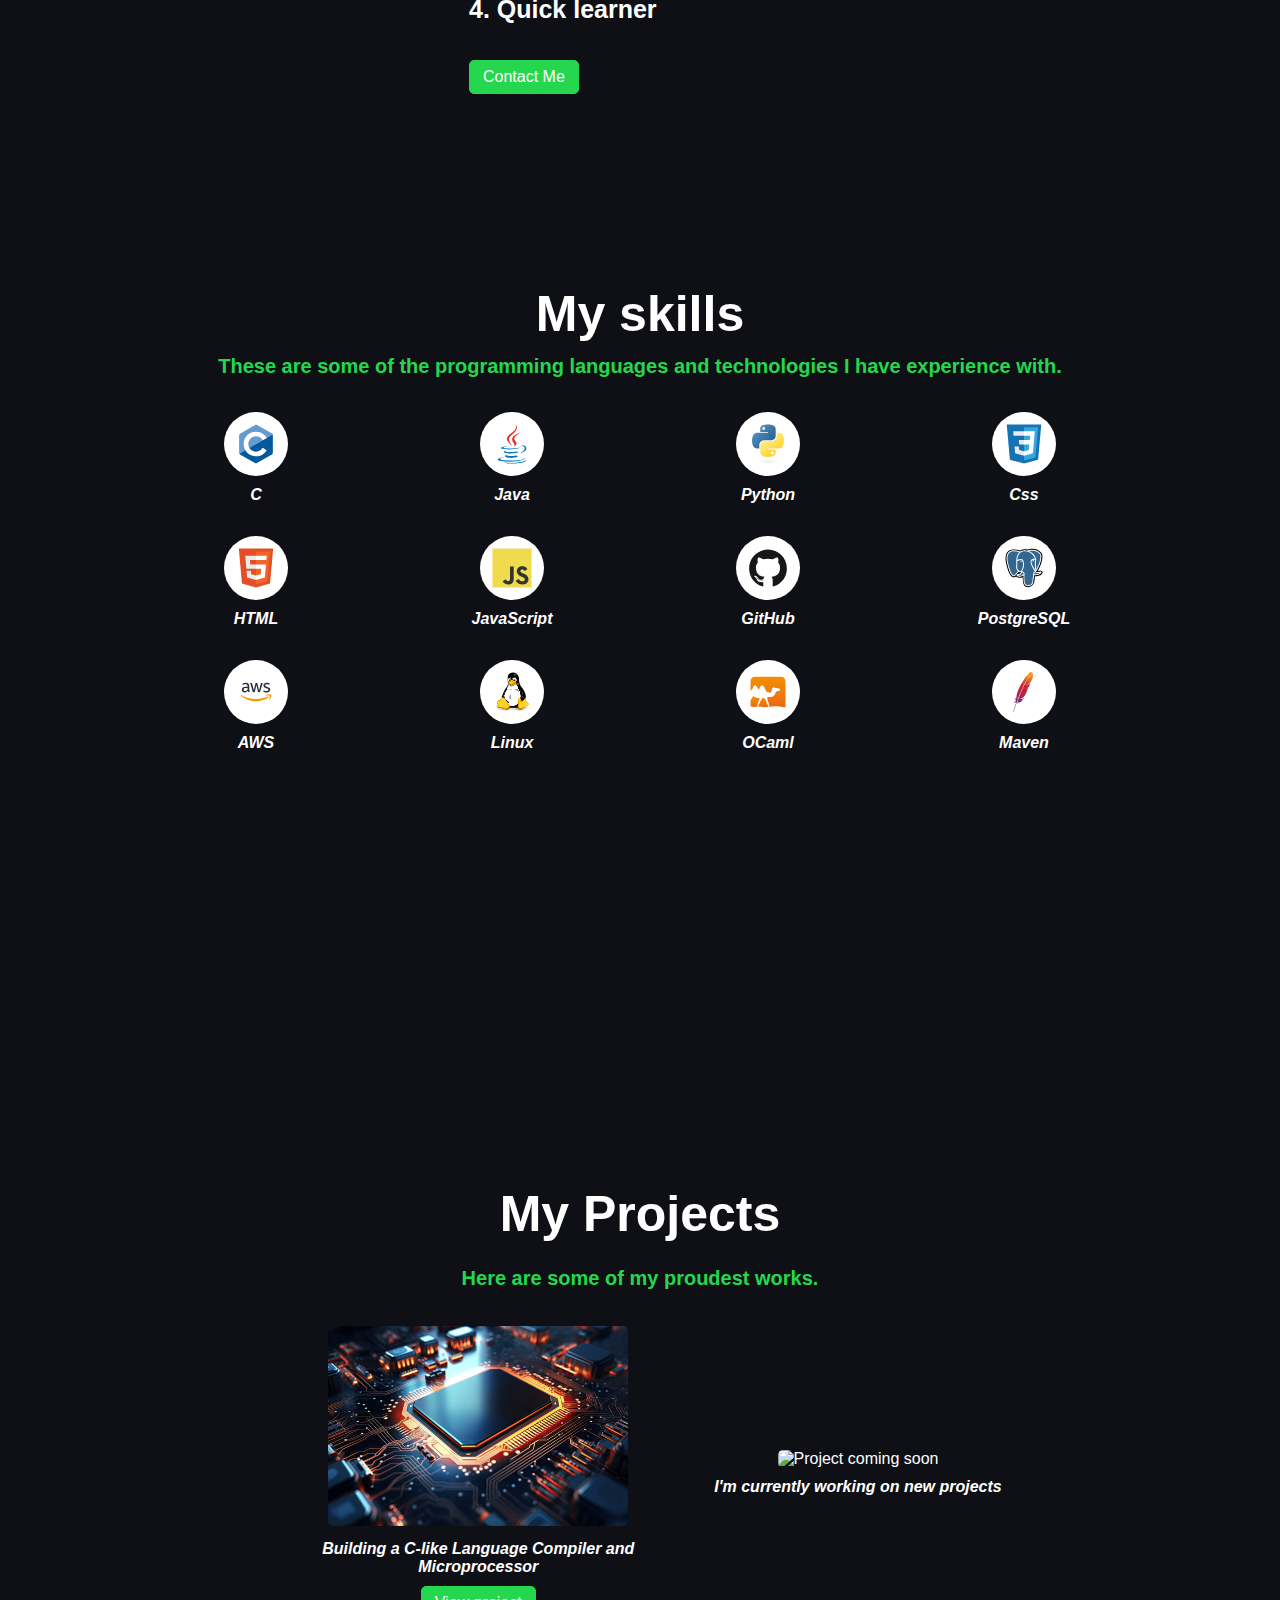
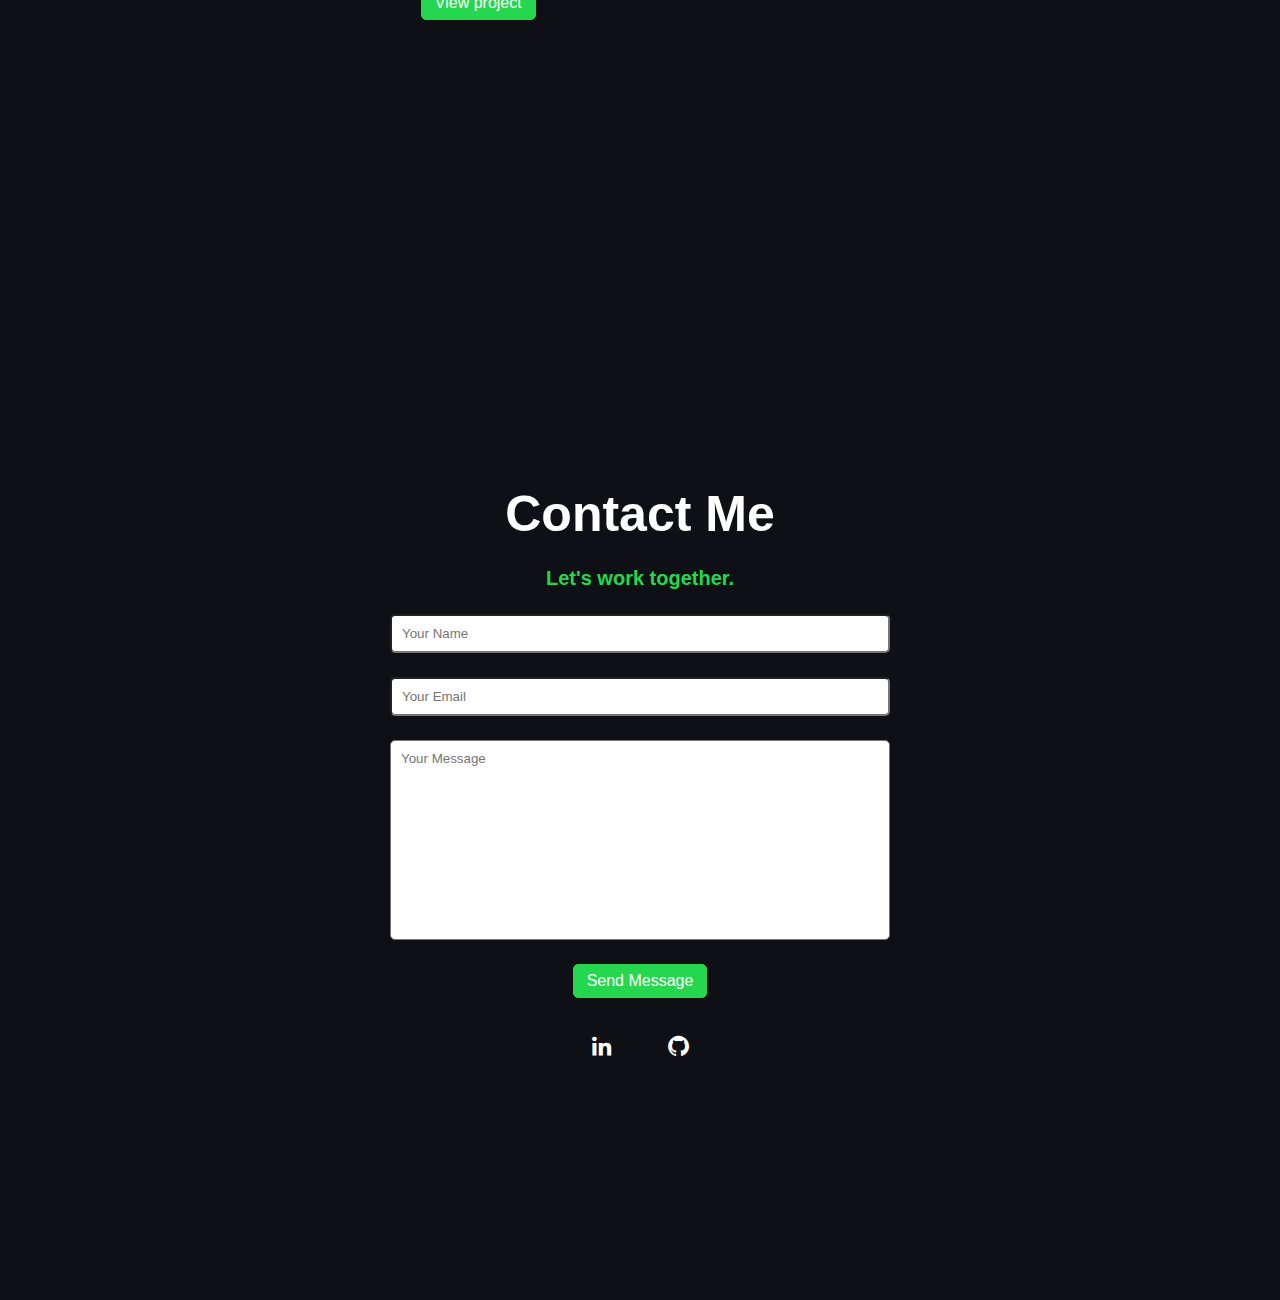
==== commit a08dce6a: "Minor change to about me section" ====
--- a/index.html
+++ b/index.html
@@ -56,9 +56,9 @@
                 My academic journey has provided me with a solid foundation in various aspects of computer science, and my specialization has honed my skills in protecting systems and data from cyber threats.
                 I have always been fascinated by the ever-evolving world of technoloy and the critical role cybersecurity plays in it.
             </p>
-            <p>As a naturally curious person, I'm constantly exploring new technologies and methodologies to stay ahead in the field.
+            <p>As a naturally curious person, I love exploring new technologies to stay ahead in the field.
                 My problem-solving mindset drives me to tackle complex challenges with innovative solutions.
-                Whether it's debugging a piece of code or analyzing potential security vulnerabilities, I thrive on finding effective and efficient ways to overcome obstacles.
+                Whether it's debugging a piece of code or analyzing potential security vulnerabilities, I enjoy finding effective and efficient ways to overcome obstacles.
                 Beyond my technical skills, I'm a dedicated learner and a proactive team player, always eager to contribute and grow in a collaborative environment.
             </p>
             <div class="about-grid">
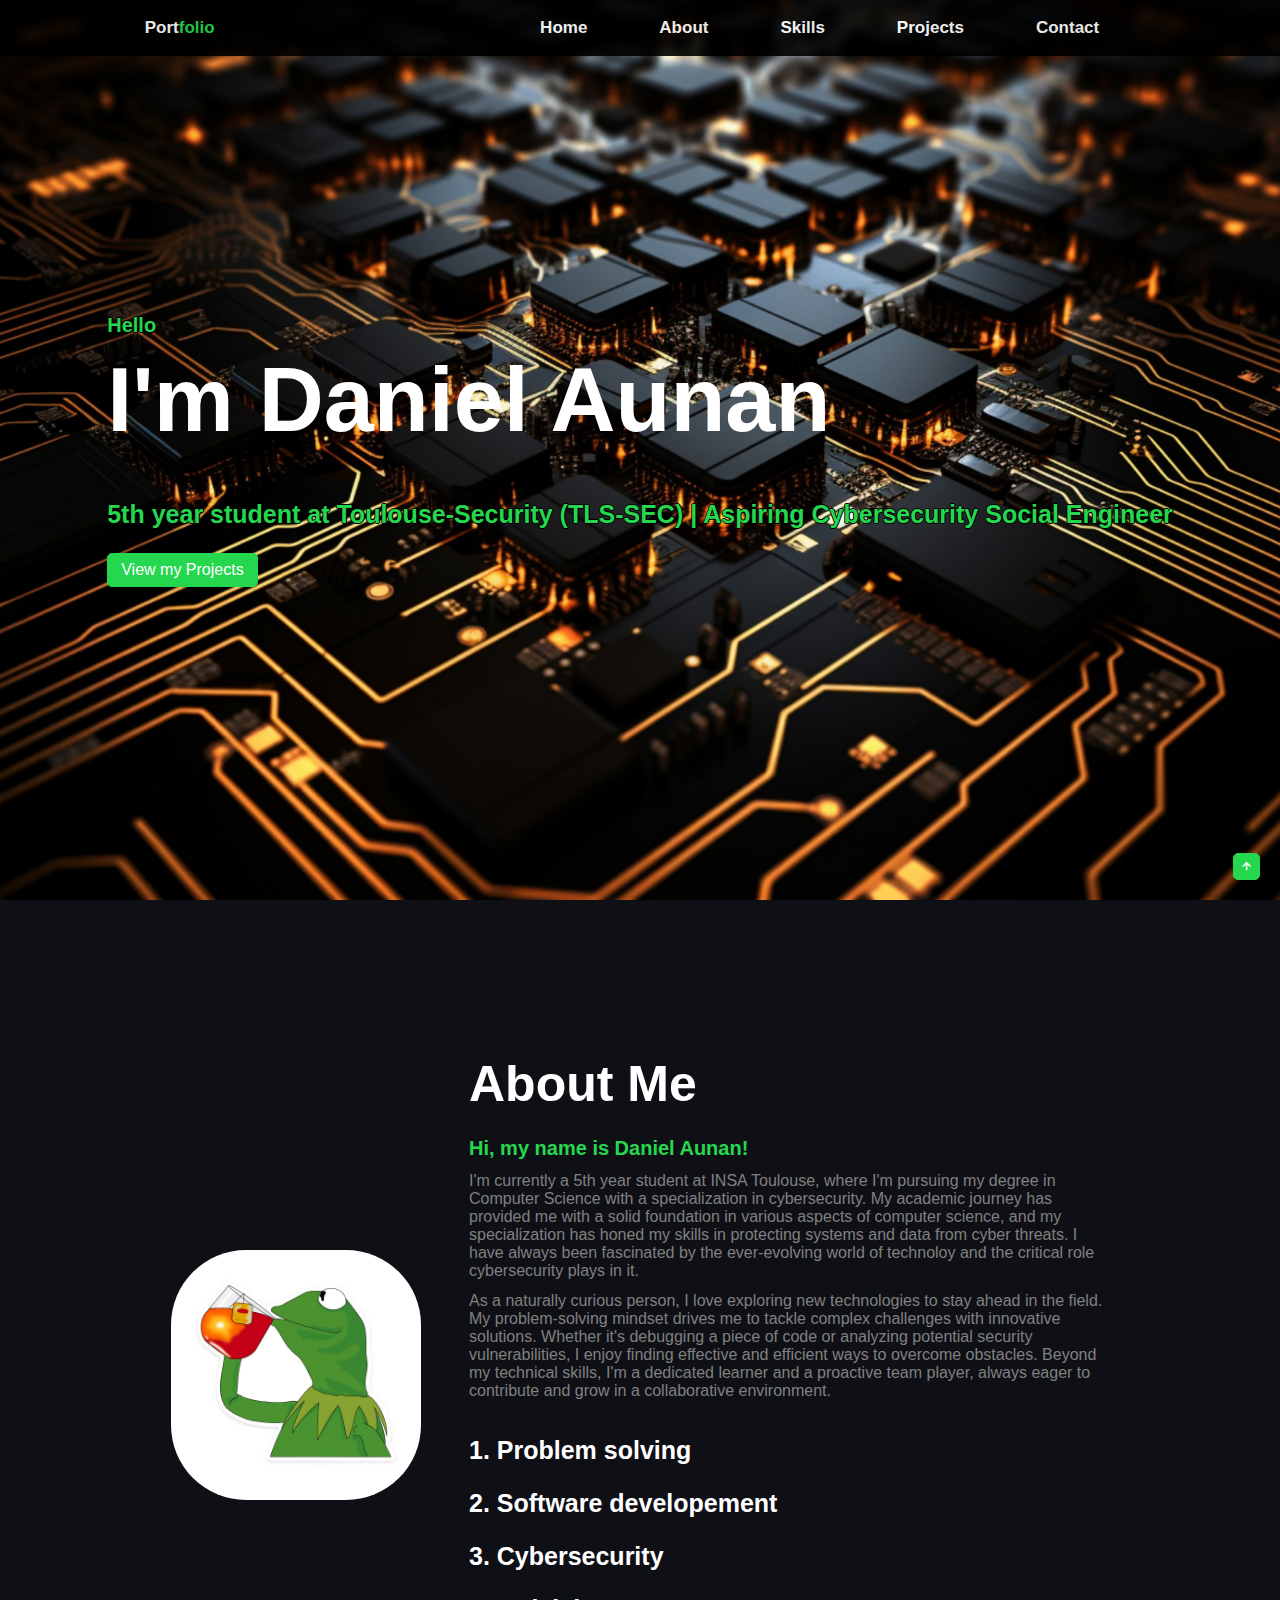
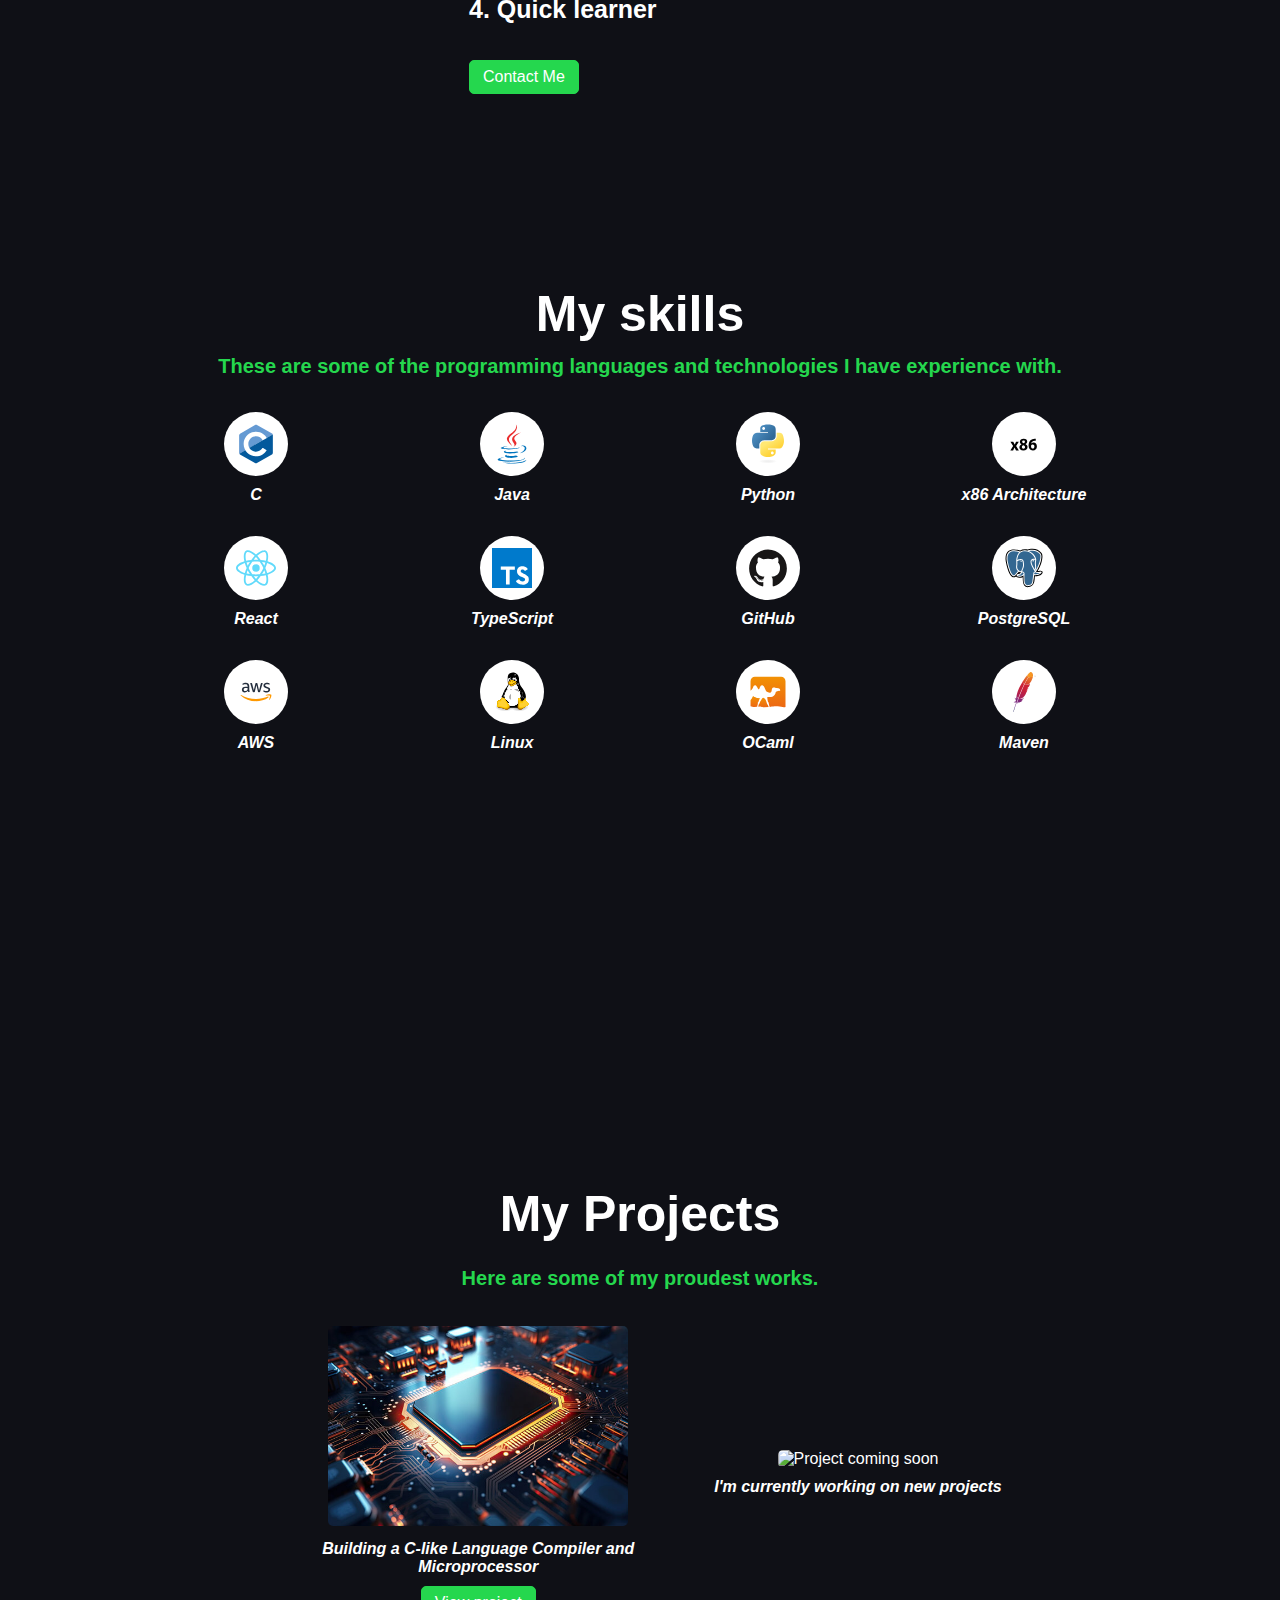
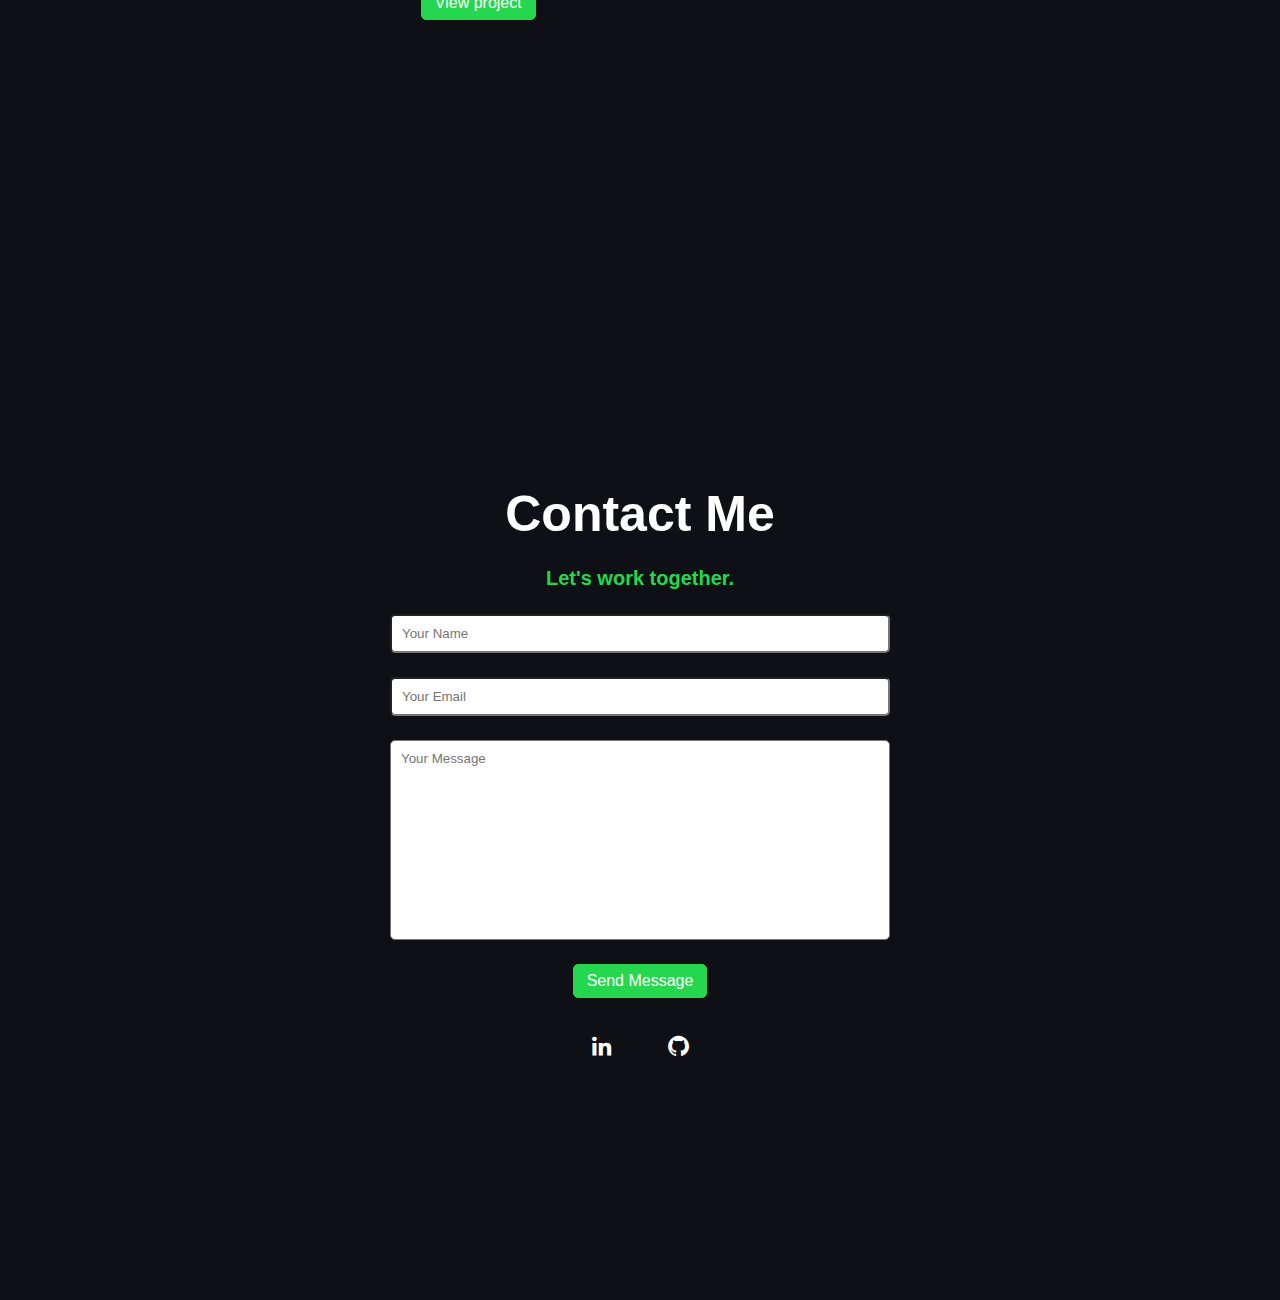
==== commit 67fe6847: "Updated skills section" ====
--- a/index.html
+++ b/index.html
@@ -96,21 +96,21 @@
             </div>
             <div class="skill">
                 <div class="img-border">
-                    <img src="images/css-logo.svg" alt="Cascading style sheet logo">
+                    <img src="images/x86-logo.svg" alt="x86 architecture logo">
                 </div>
-                <h5>Css</h5>
+                <h5>x86 Architecture </h5>
             </div>
             <div class="skill">
                 <div class="img-border">
-                    <img src="images/html-logo.svg" alt="HTML logo">
+                    <img src="images/react-logo.svg" alt="React.js logo">
                 </div>
-                <h5>HTML</h5>
+                <h5>React</h5>
             </div>
             <div class="skill">
                 <div class="img-border">
-                    <img src="images/javascript-logo.svg" alt="JavaScript programming language logo">
+                    <img src="images/typescript-logo.svg" alt="TypeScript logo">
                 </div>
-                <h5>JavaScript</h5>
+                <h5>TypeScript</h5>
             </div>
             <div class="skill">
                 <div class="img-border">
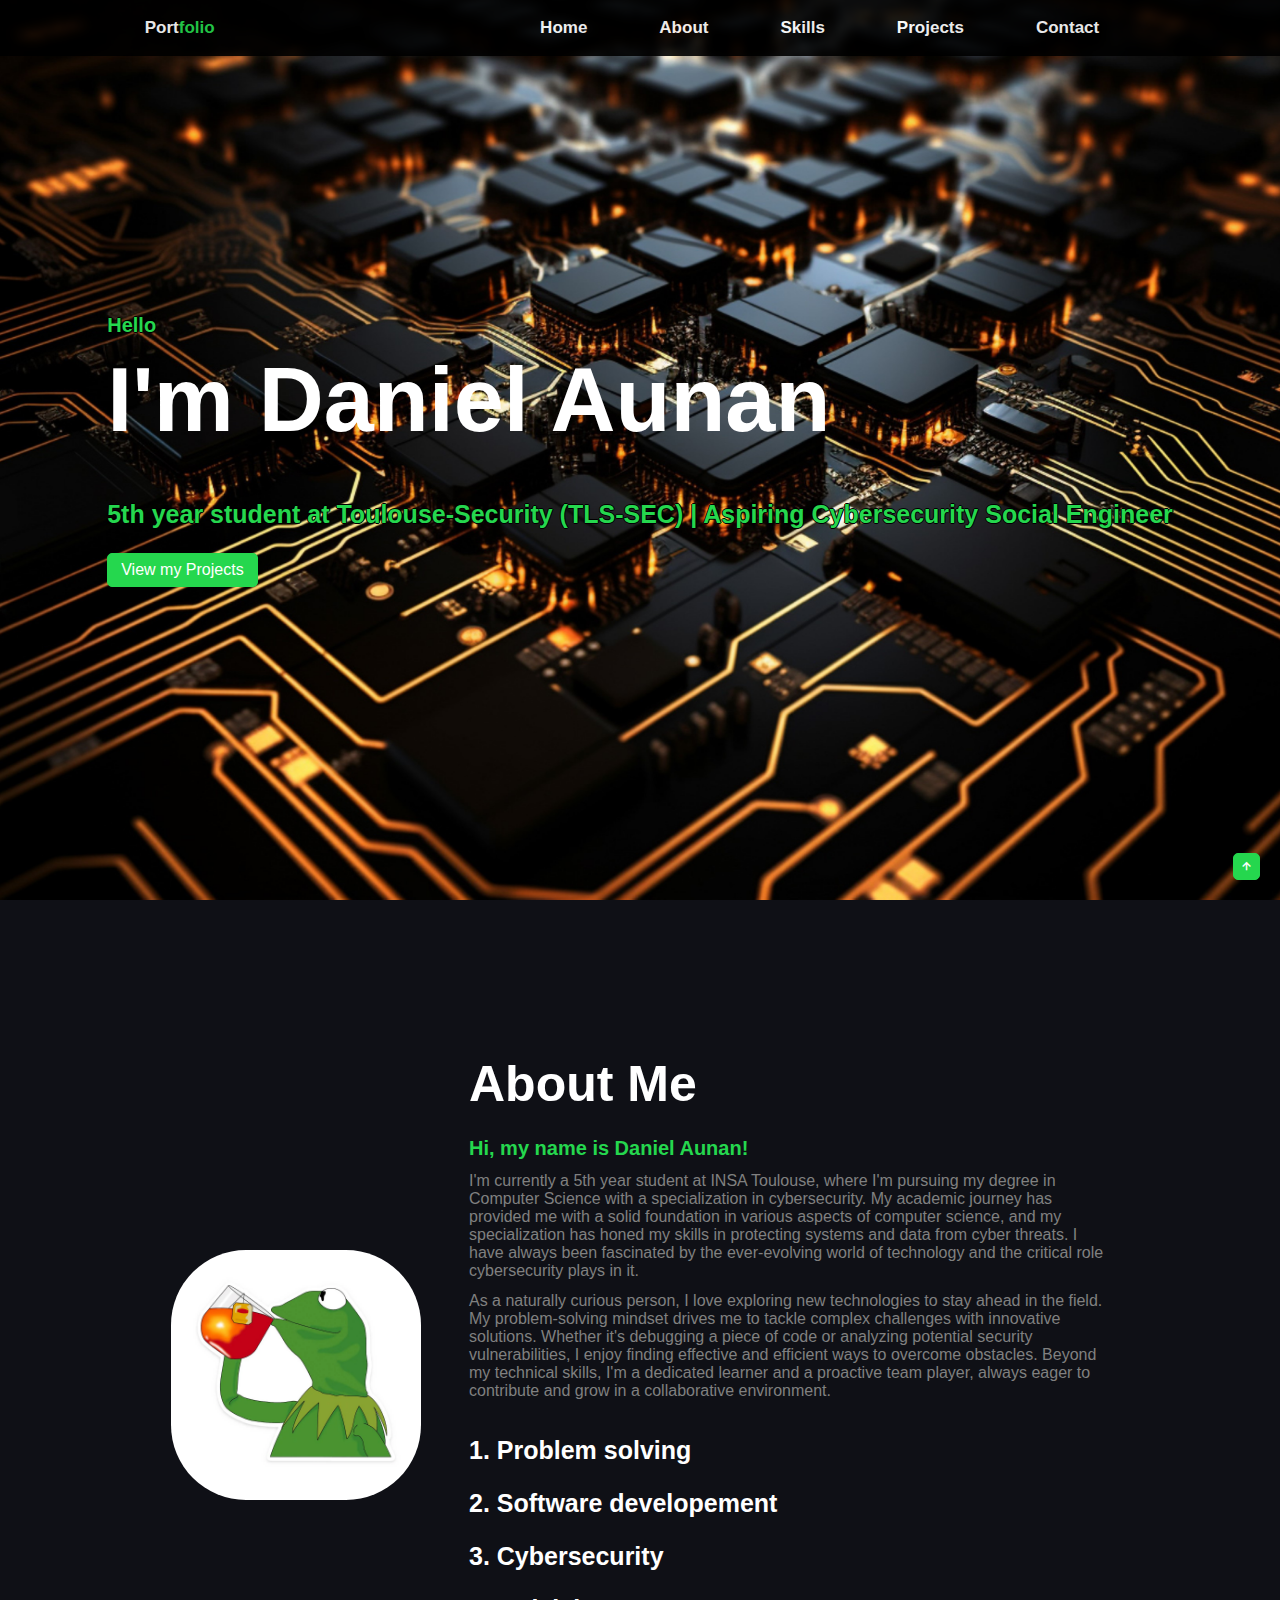
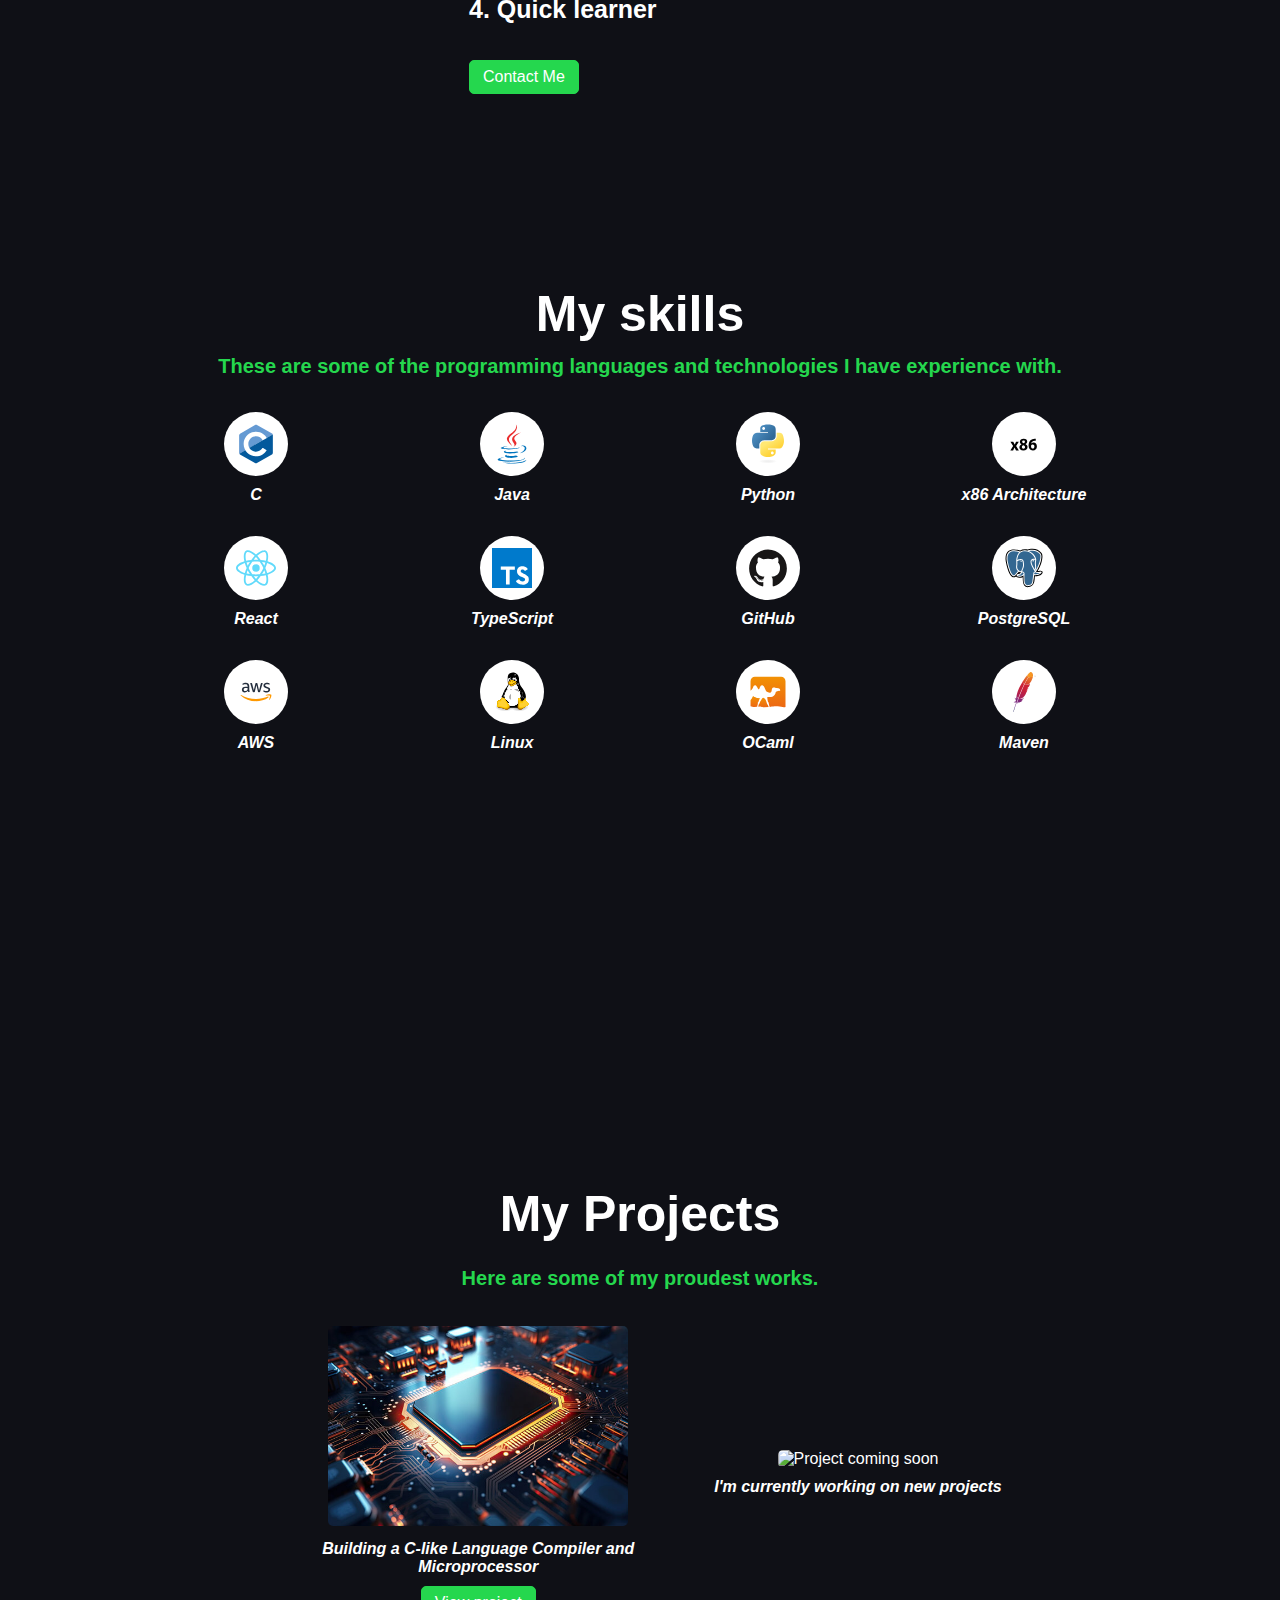
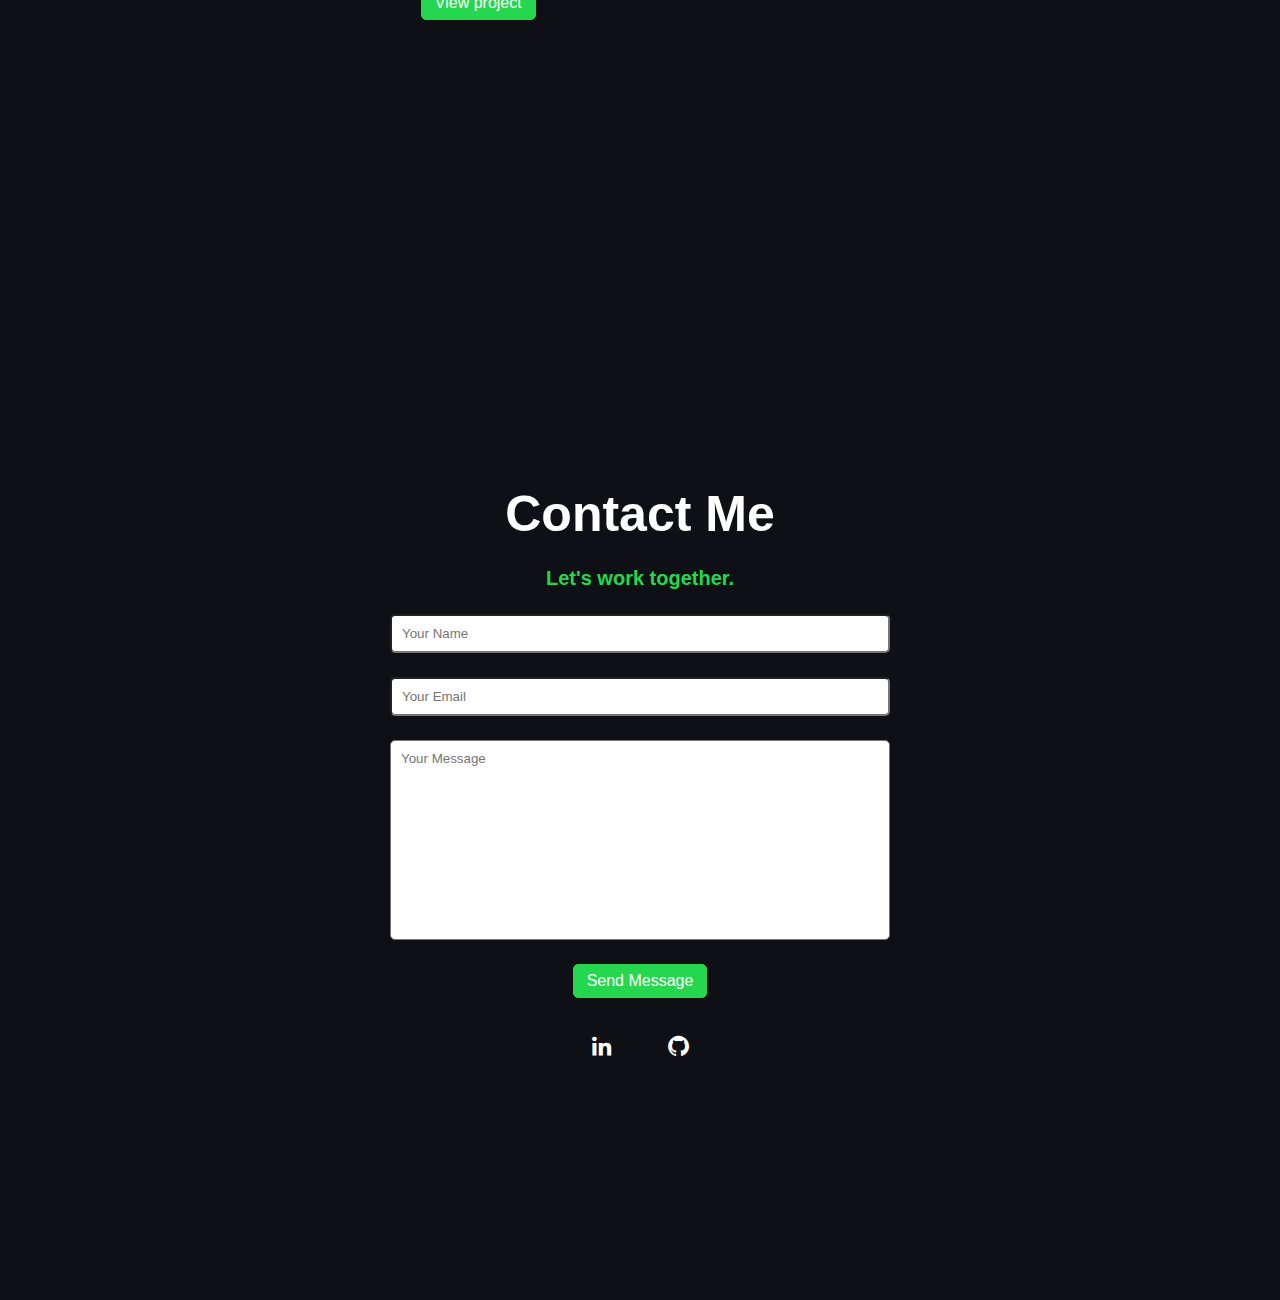
==== commit 8d25a2d2: "Fixed spelling mistake" ====
--- a/index.html
+++ b/index.html
@@ -1,16 +1,6 @@
 <!DOCTYPE html>
 <html>
 <head>
-    <!-- Google tag (gtag.js) -->
-    <script async src="https://www.googletagmanager.com/gtag/js?id=G-ZKQ09W5M62"></script>
-    <script>
-    window.dataLayer = window.dataLayer || [];
-    function gtag(){dataLayer.push(arguments);}
-    gtag('js', new Date());
-    gtag('config', 'G-ZKQ09W5M62');
-    </script>
-    <!-- End of Google tag -->
-
     <title>Portfolio</title>
     <link rel="icon" type="image/webp" href="/images/favicon.webp">
     <meta name="viewport" content="width=device-width, initial-scale=1">
@@ -54,7 +44,7 @@
             <h4>Hi, my name is Daniel Aunan!</h4>
             <p>I'm currently a 5th year student at INSA Toulouse, where I'm pursuing my degree in Computer Science with a specialization in cybersecurity.
                 My academic journey has provided me with a solid foundation in various aspects of computer science, and my specialization has honed my skills in protecting systems and data from cyber threats.
-                I have always been fascinated by the ever-evolving world of technoloy and the critical role cybersecurity plays in it.
+                I have always been fascinated by the ever-evolving world of technology and the critical role cybersecurity plays in it.
             </p>
             <p>As a naturally curious person, I love exploring new technologies to stay ahead in the field.
                 My problem-solving mindset drives me to tackle complex challenges with innovative solutions.
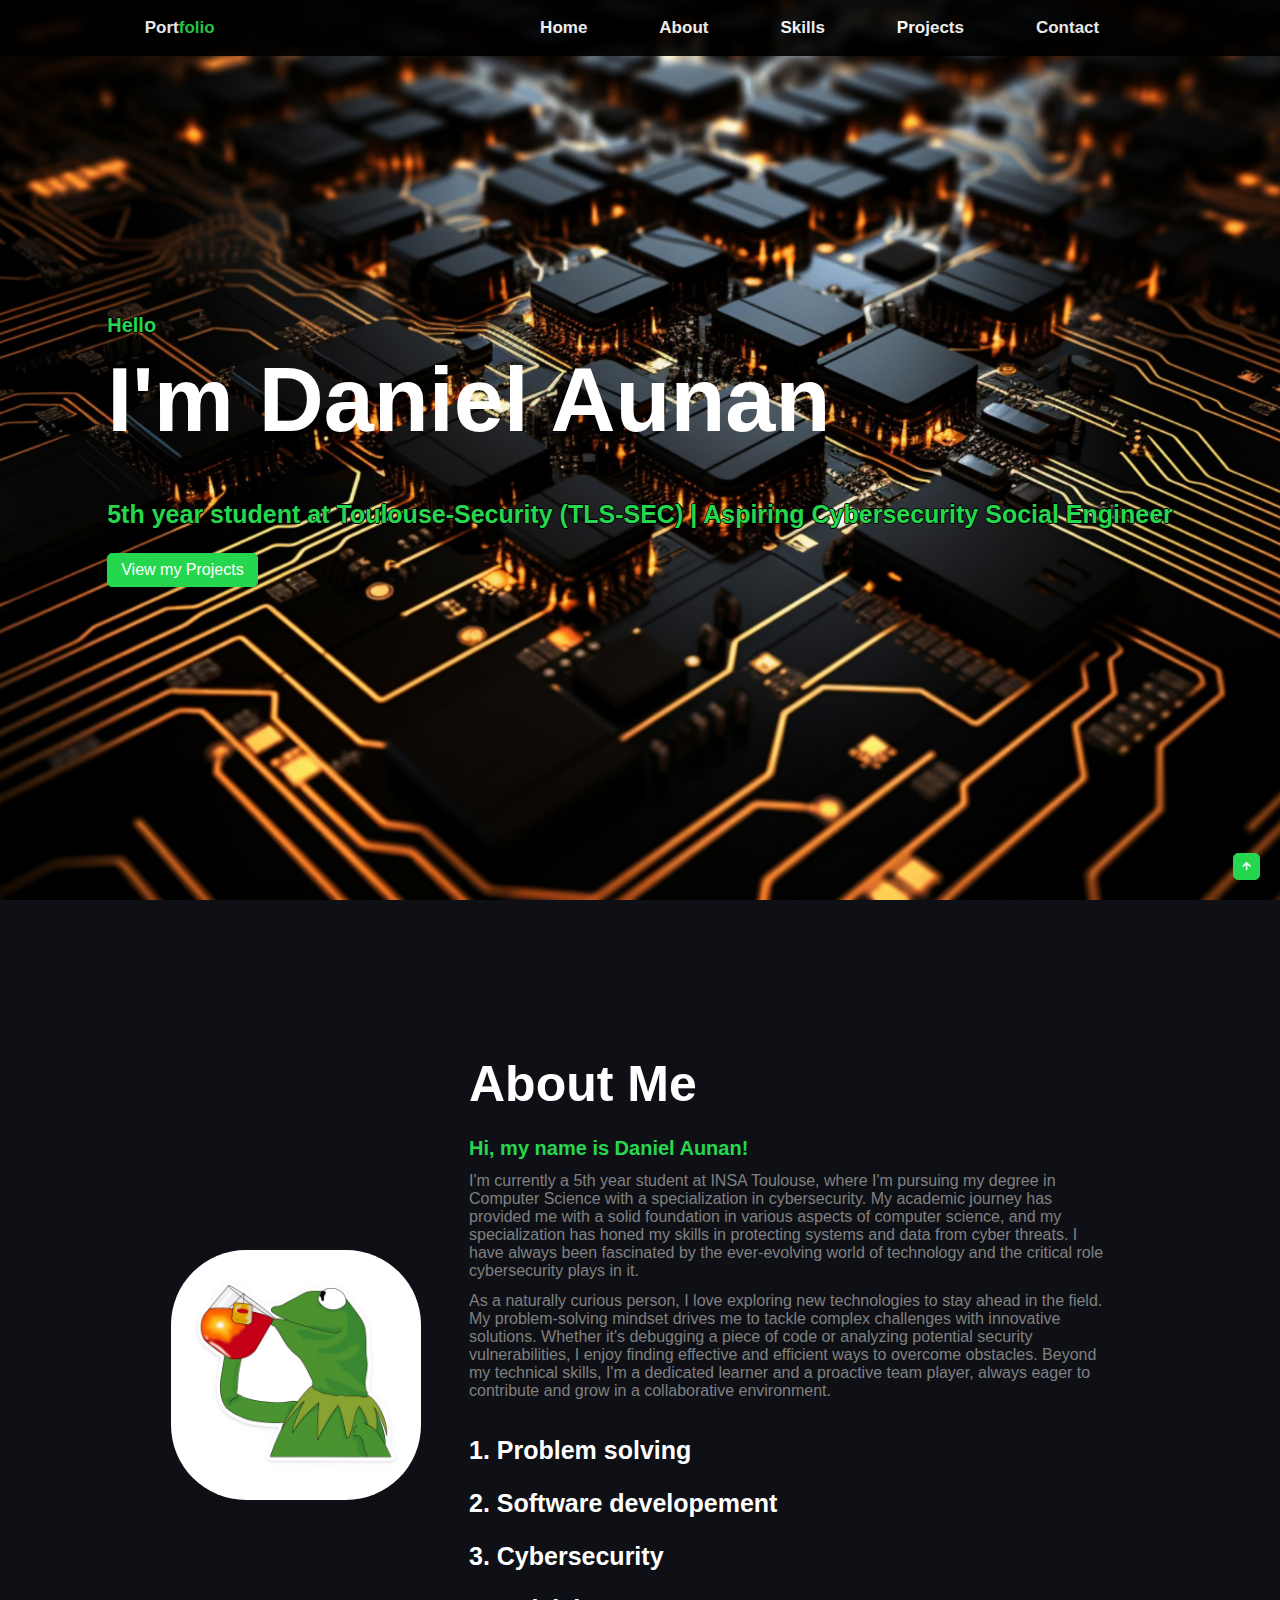
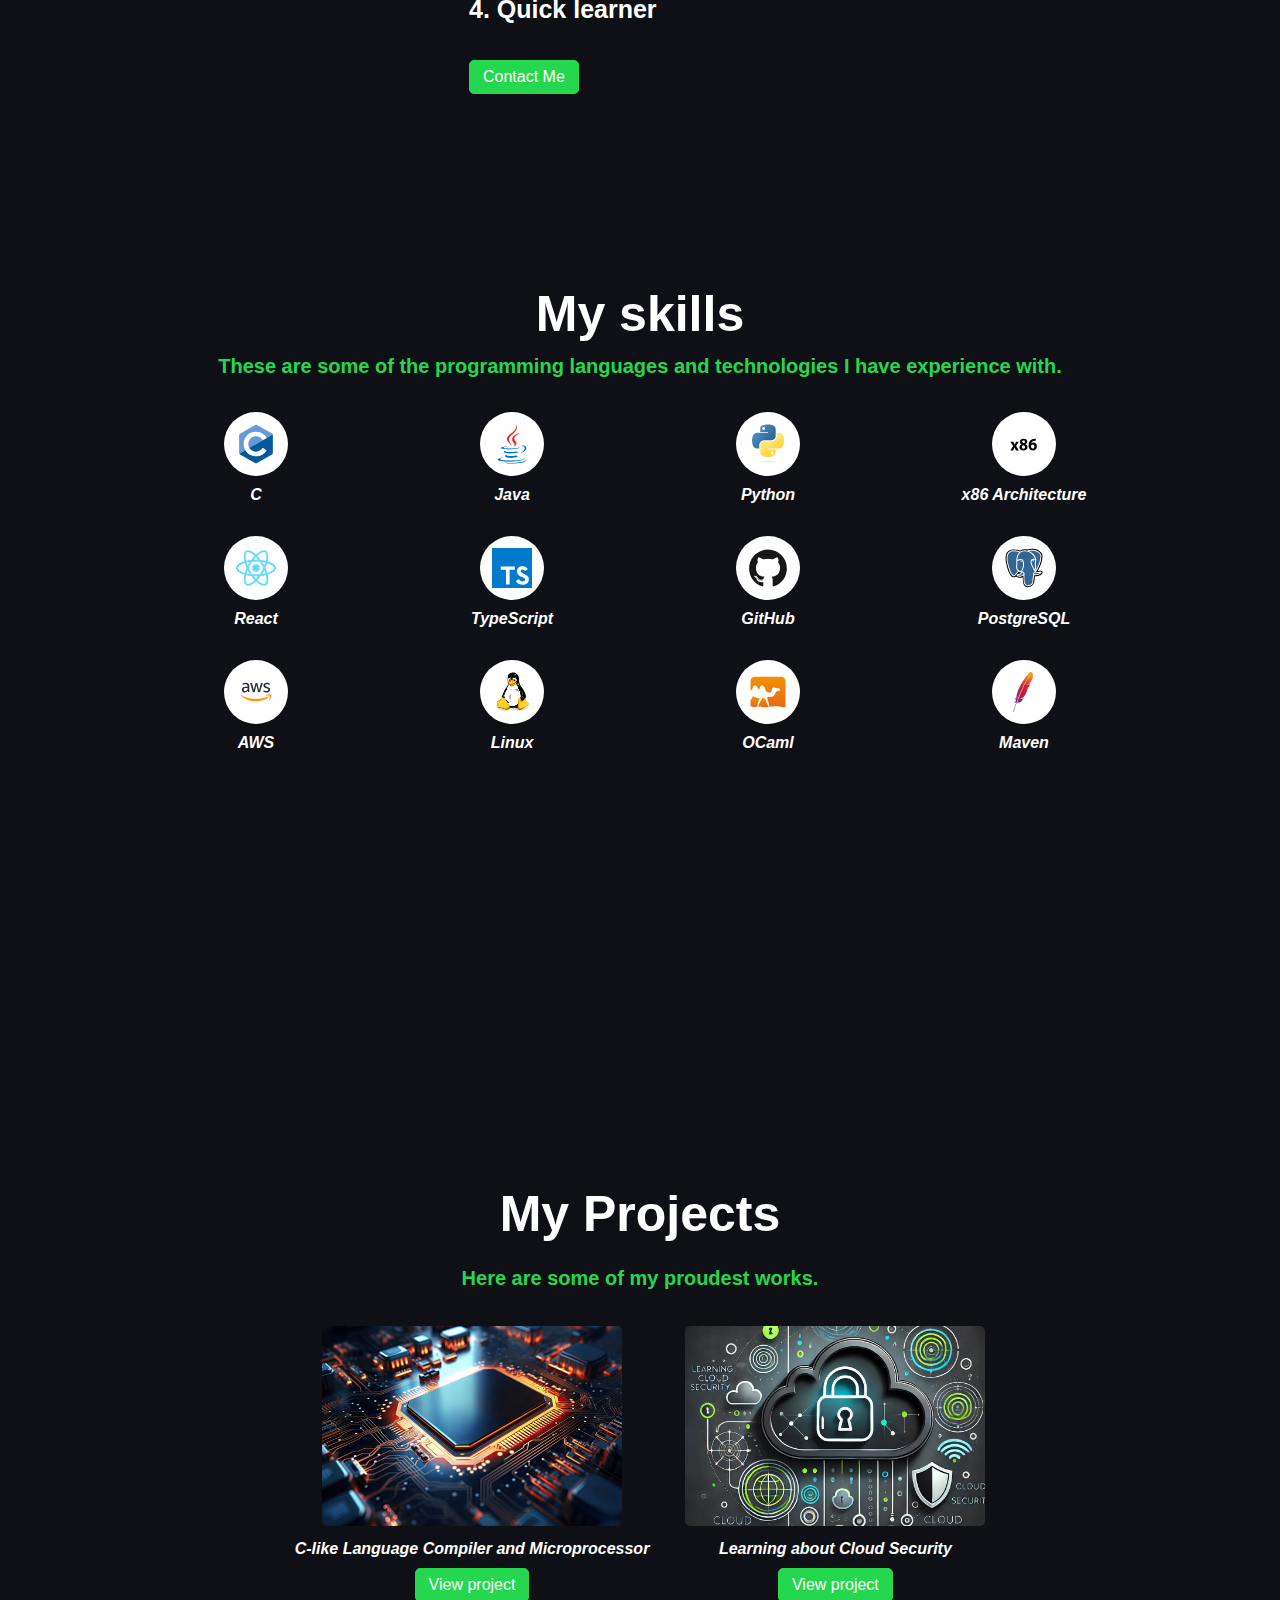
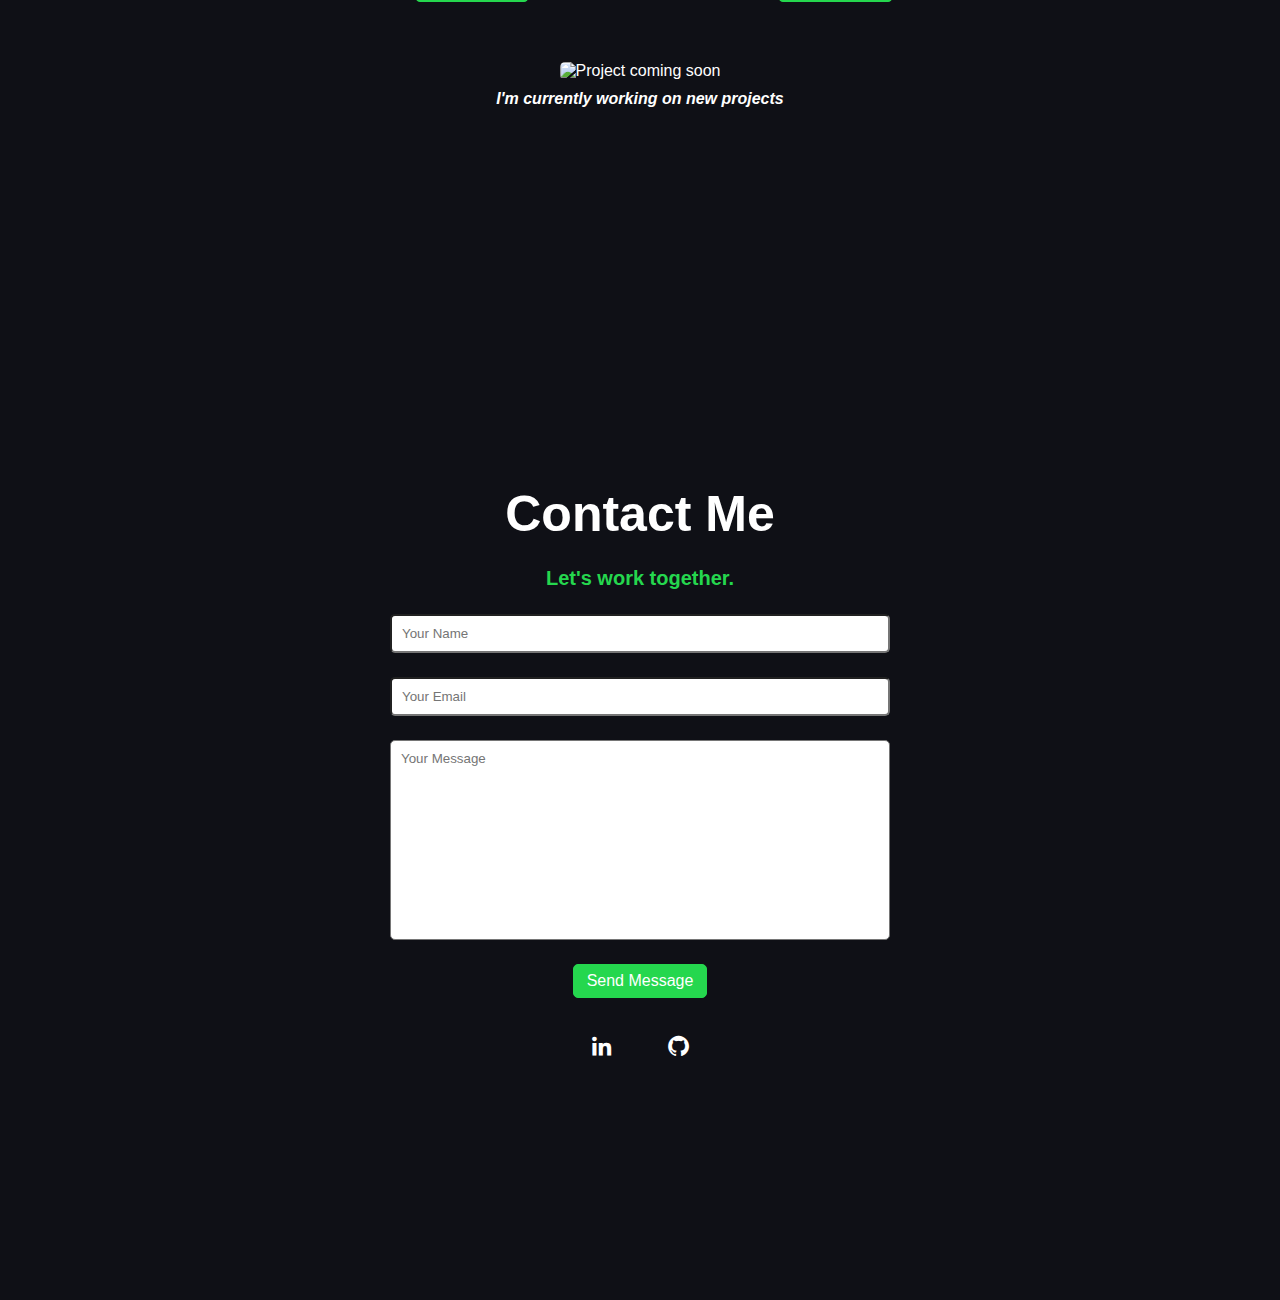
==== commit 5c12e88e: "Add cloud security project" ====
--- a/index.html
+++ b/index.html
@@ -148,7 +148,12 @@
             <div class="projects-container">
                 <a href="projects/building-compiler-and-vhdl-microprocessor.html" class="project-card">
                     <img src="images/project1.jpg" alt="Project 1">
-                    <h5>Building a C-like Language Compiler and Microprocessor</h5>
+                    <h5>C-like Language Compiler and Microprocessor</h5>
+                    <button class="button">View project</button>
+                </a>
+                <a href="https://aitbytes.github.io/Securite-Cloud" class="project-card">
+                    <img src="images/cloud-security.webp" alt="Project coming soon">
+                    <h5>Learning about Cloud Security</h5>
                     <button class="button">View project</button>
                 </a>
                 <a class="project-card">
--- a/css/main.css
+++ b/css/main.css
@@ -265,7 +265,7 @@
                 img {
                     width: 300px;
                     height: 200px;
-                    object-fit: contain;
+                    object-fit: cover;
                     border-radius: var(--border-radius);
                 }
 
